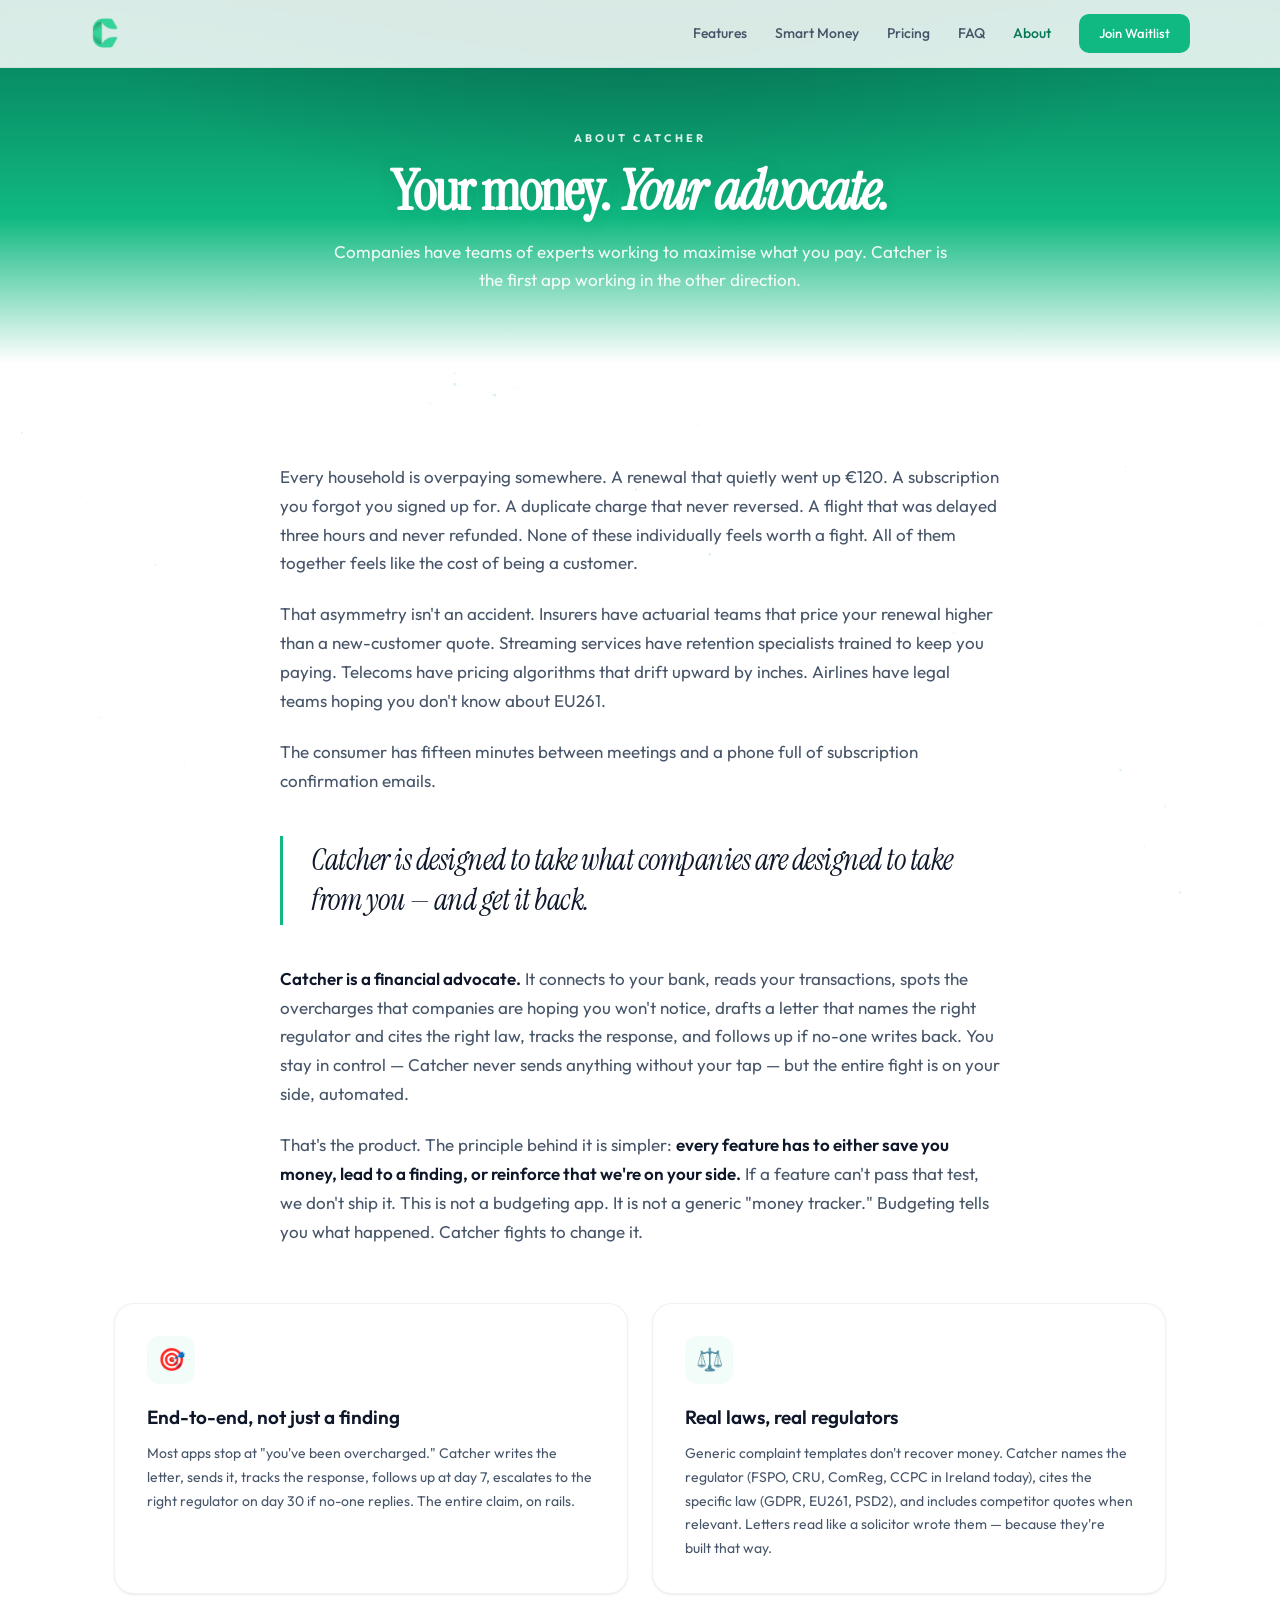
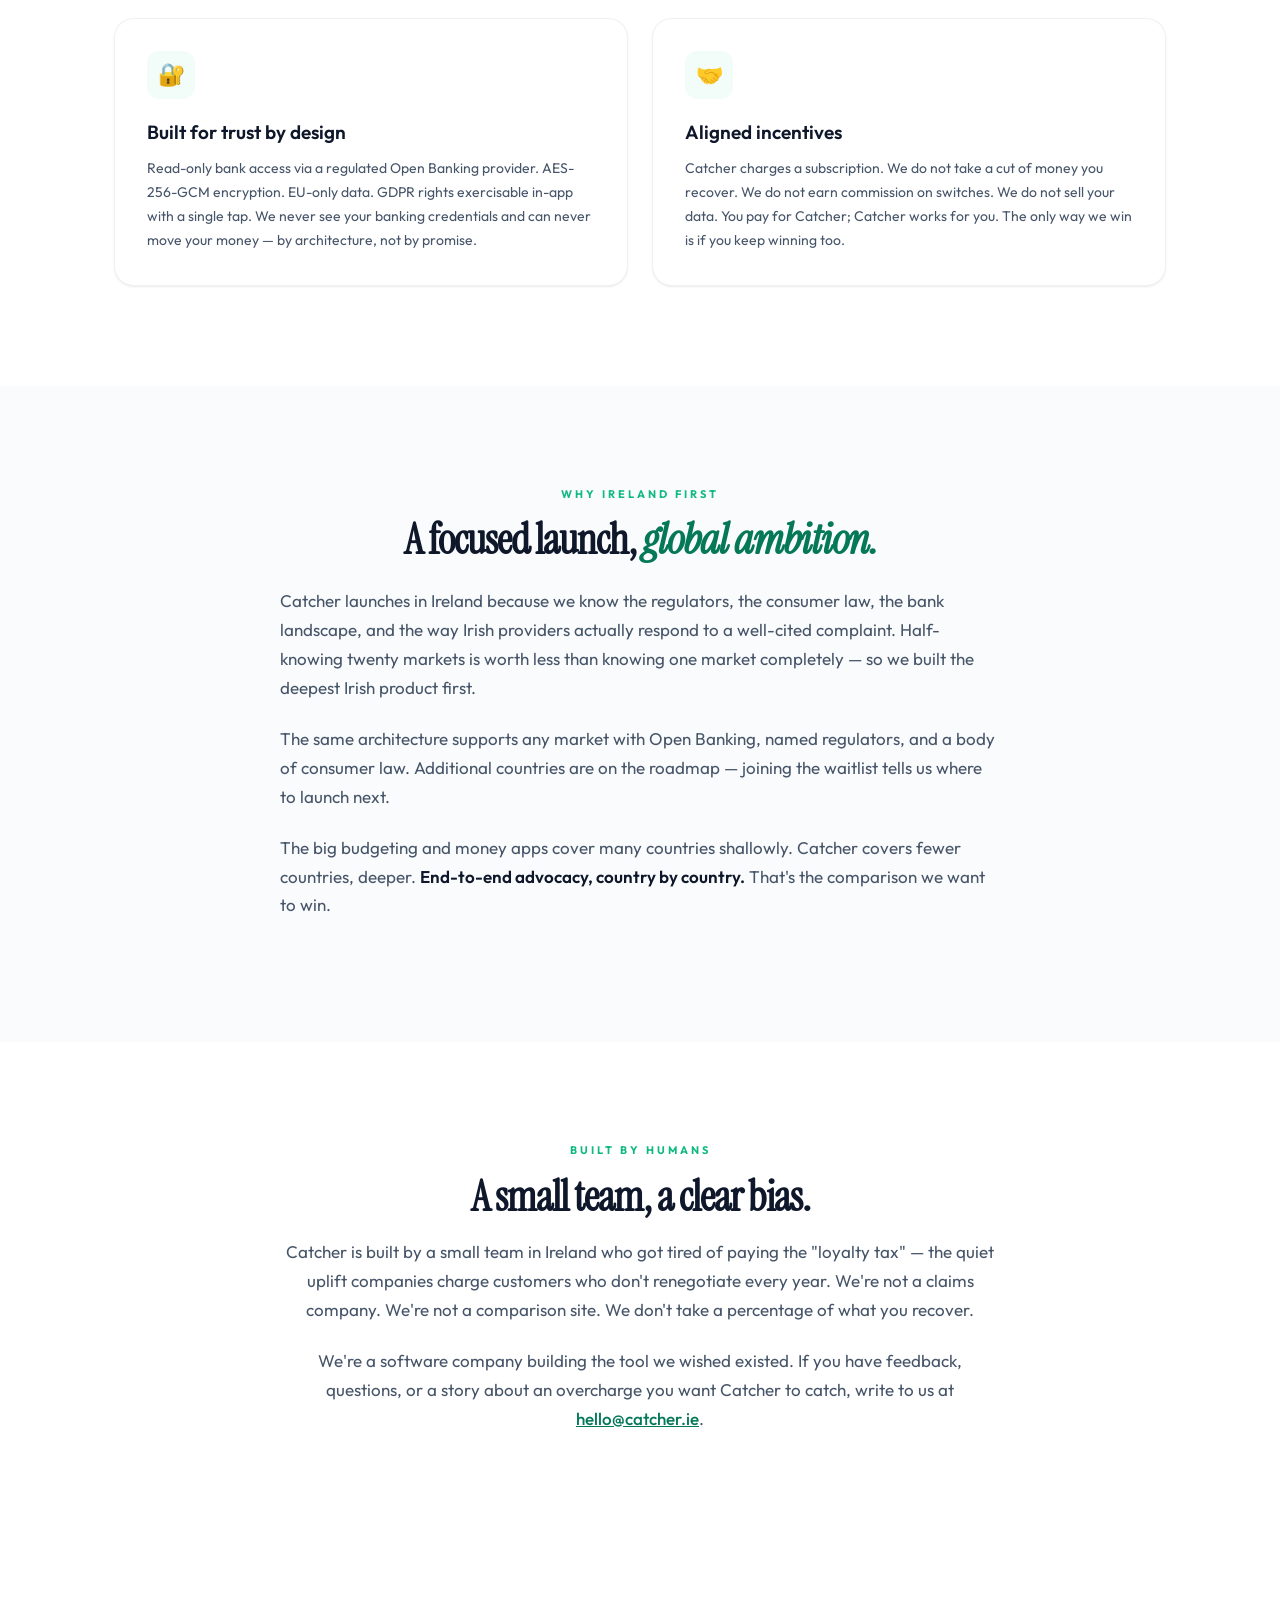
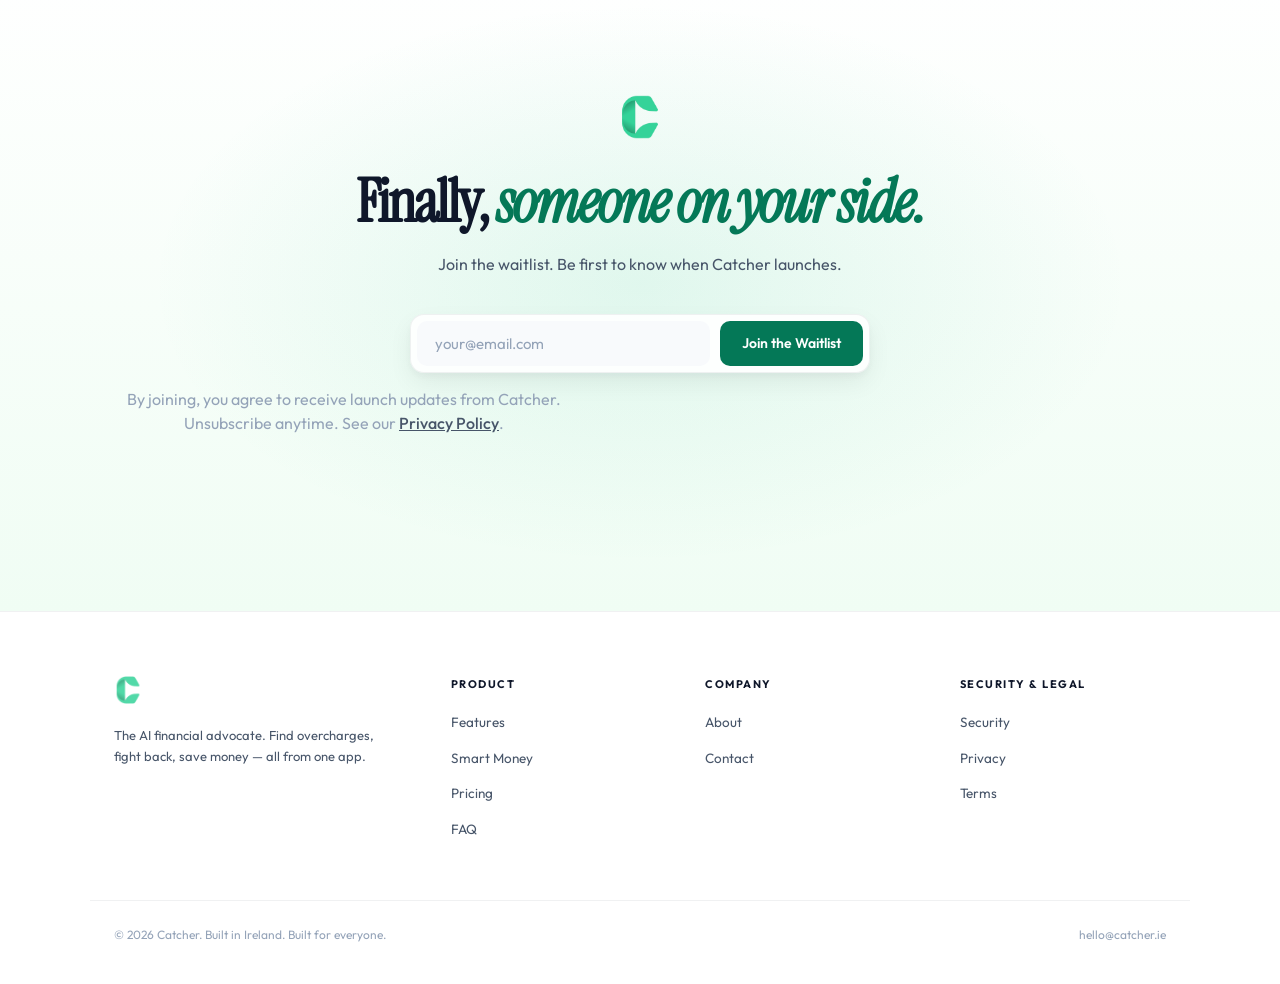
==== about.html @ ac371d0e "Split into multi-page site + terms + about + softened launch-market language Replaces the single-pag" ====
<!DOCTYPE html>
<html lang="en">
<head>
<meta charset="UTF-8">
<meta name="viewport" content="width=device-width, initial-scale=1.0">
<title>About — Catcher</title>
<meta name="description" content="Catcher is a financial advocate. Companies have teams of experts working to maximise what you pay — now you have one working in the other direction. Read the story.">
<meta property="og:title" content="About — Catcher">
<meta property="og:description" content="Your money. Your advocate. Catcher is the first app built to fight back against the small, quiet ways companies overcharge you.">
<meta property="og:type" content="website">
<meta property="og:url" content="https://catcher.ie/about">
<meta name="theme-color" content="#10b981">
<link rel="preconnect" href="https://fonts.googleapis.com">
<link href="https://fonts.googleapis.com/css2?family=Instrument+Serif:ital@0;1&family=Outfit:wght@300;400;500;600;700&display=swap" rel="stylesheet">
<link rel="stylesheet" href="/styles.css">
</head>
<body>

<div class="constellation"><canvas id="constellation"></canvas></div>

<nav>
  <div class="inner">
    <a href="/" class="logo"><img src="/logo.png" alt="Catcher"></a>
    <div class="nav-links">
      <a href="/features" class="nav-link">Features</a>
      <a href="/smart-money" class="nav-link">Smart Money</a>
      <a href="/pricing" class="nav-link">Pricing</a>
      <a href="/faq" class="nav-link">FAQ</a>
      <a href="/about" class="nav-link active">About</a>
      <a href="/#waitlist" class="nav-link nav-cta">Join Waitlist</a>
    </div>
  </div>
</nav>

<section class="page-hero">
  <div class="container">
    <div class="page-label fade-up">About Catcher</div>
    <h1 class="fade-up">Your money. <em>Your advocate.</em></h1>
    <p class="fade-up">Companies have teams of experts working to maximise what you pay. Catcher is the first app working in the other direction.</p>
  </div>
</section>

<section>
  <div class="container">
    <div class="about-prose fade-up">
      <p>Every household is overpaying somewhere. A renewal that quietly went up €120. A subscription you forgot you signed up for. A duplicate charge that never reversed. A flight that was delayed three hours and never refunded. None of these individually feels worth a fight. All of them together feels like the cost of being a customer.</p>

      <p>That asymmetry isn't an accident. Insurers have actuarial teams that price your renewal higher than a new-customer quote. Streaming services have retention specialists trained to keep you paying. Telecoms have pricing algorithms that drift upward by inches. Airlines have legal teams hoping you don't know about EU261.</p>

      <p>The consumer has fifteen minutes between meetings and a phone full of subscription confirmation emails.</p>

      <blockquote>Catcher is designed to take what companies are designed to take from you — and get it back.</blockquote>

      <p><strong>Catcher is a financial advocate.</strong> It connects to your bank, reads your transactions, spots the overcharges that companies are hoping you won't notice, drafts a letter that names the right regulator and cites the right law, tracks the response, and follows up if no-one writes back. You stay in control — Catcher never sends anything without your tap — but the entire fight is on your side, automated.</p>

      <p>That's the product. The principle behind it is simpler: <strong>every feature has to either save you money, lead to a finding, or reinforce that we're on your side.</strong> If a feature can't pass that test, we don't ship it. This is not a budgeting app. It is not a generic "money tracker." Budgeting tells you what happened. Catcher fights to change it.</p>
    </div>

    <div class="about-pillars">
      <div class="about-pillar fade-up">
        <div class="pillar-icon">🎯</div>
        <h3>End-to-end, not just a finding</h3>
        <p>Most apps stop at "you've been overcharged." Catcher writes the letter, sends it, tracks the response, follows up at day 7, escalates to the right regulator on day 30 if no-one replies. The entire claim, on rails.</p>
      </div>
      <div class="about-pillar fade-up" style="transition-delay:0.05s">
        <div class="pillar-icon">⚖️</div>
        <h3>Real laws, real regulators</h3>
        <p>Generic complaint templates don't recover money. Catcher names the regulator (FSPO, CRU, ComReg, CCPC in Ireland today), cites the specific law (GDPR, EU261, PSD2), and includes competitor quotes when relevant. Letters read like a solicitor wrote them — because they're built that way.</p>
      </div>
      <div class="about-pillar fade-up" style="transition-delay:0.1s">
        <div class="pillar-icon">🔐</div>
        <h3>Built for trust by design</h3>
        <p>Read-only bank access via a regulated Open Banking provider. AES-256-GCM encryption. EU-only data. GDPR rights exercisable in-app with a single tap. We never see your banking credentials and can never move your money — by architecture, not by promise.</p>
      </div>
      <div class="about-pillar fade-up" style="transition-delay:0.15s">
        <div class="pillar-icon">🤝</div>
        <h3>Aligned incentives</h3>
        <p>Catcher charges a subscription. We do not take a cut of money you recover. We do not earn commission on switches. We do not sell your data. You pay for Catcher; Catcher works for you. The only way we win is if you keep winning too.</p>
      </div>
    </div>
  </div>
</section>

<section class="smart-section">
  <div class="container">
    <div class="about-prose fade-up">
      <div class="section-label" style="text-align:center;">Why Ireland First</div>
      <h2 style="font-family:var(--serif);font-size:clamp(30px,3.5vw,42px);letter-spacing:-1px;line-height:1.1;text-align:center;margin-bottom:24px;color:var(--text);">A focused launch, <em style="color:var(--green-deep);">global ambition.</em></h2>
      <p>Catcher launches in Ireland because we know the regulators, the consumer law, the bank landscape, and the way Irish providers actually respond to a well-cited complaint. Half-knowing twenty markets is worth less than knowing one market completely — so we built the deepest Irish product first.</p>
      <p>The same architecture supports any market with Open Banking, named regulators, and a body of consumer law. Additional countries are on the roadmap — joining the waitlist tells us where to launch next.</p>
      <p>The big budgeting and money apps cover many countries shallowly. Catcher covers fewer countries, deeper. <strong>End-to-end advocacy, country by country.</strong> That's the comparison we want to win.</p>
    </div>
  </div>
</section>

<section>
  <div class="container">
    <div class="about-prose fade-up" style="text-align:center;">
      <div class="section-label" style="text-align:center;">Built by humans</div>
      <h2 style="font-family:var(--serif);font-size:clamp(30px,3.5vw,42px);letter-spacing:-1px;line-height:1.1;margin-bottom:18px;color:var(--text);">A small team, a clear bias.</h2>
      <p>Catcher is built by a small team in Ireland who got tired of paying the "loyalty tax" — the quiet uplift companies charge customers who don't renegotiate every year. We're not a claims company. We're not a comparison site. We don't take a percentage of what you recover.</p>
      <p>We're a software company building the tool we wished existed. If you have feedback, questions, or a story about an overcharge you want Catcher to catch, write to us at <a href="mailto:hello@catcher.ie" style="color:var(--green-deep);font-weight:500;">hello@catcher.ie</a>.</p>
    </div>
  </div>
</section>

<section class="final-cta">
  <div class="container">
    <img src="/logo.png" alt="Catcher" style="height:44px;width:auto;margin-bottom:24px;" class="fade-up">
    <h2 class="fade-up">Finally, <em>someone on your side.</em></h2>
    <p class="fade-up">Join the waitlist. Be first to know when Catcher launches.</p>
    <form class="hero-form fade-up" onsubmit="handleSubmit(event)" style="max-width:460px;margin:0 auto 14px;">
      <input type="email" name="email" placeholder="your@email.com" required>
      <button type="submit">Join the Waitlist</button>
    </form>
    <p class="form-consent fade-up">
      By joining, you agree to receive launch updates from Catcher. Unsubscribe anytime. See our <a href="/privacy">Privacy Policy</a>.
    </p>
  </div>
</section>

<footer>
  <div class="footer-grid">
    <div class="footer-brand">
      <img src="/logo.png" alt="Catcher">
      <p>The AI financial advocate. Find overcharges, fight back, save money — all from one app.</p>
    </div>
    <div class="footer-col">
      <h5>Product</h5>
      <ul>
        <li><a href="/features">Features</a></li>
        <li><a href="/smart-money">Smart Money</a></li>
        <li><a href="/pricing">Pricing</a></li>
        <li><a href="/faq">FAQ</a></li>
      </ul>
    </div>
    <div class="footer-col">
      <h5>Company</h5>
      <ul>
        <li><a href="/about">About</a></li>
        <li><a href="mailto:hello@catcher.ie">Contact</a></li>
      </ul>
    </div>
    <div class="footer-col">
      <h5>Security &amp; Legal</h5>
      <ul>
        <li><a href="/security">Security</a></li>
        <li><a href="/privacy">Privacy</a></li>
        <li><a href="/terms">Terms</a></li>
      </ul>
    </div>
  </div>
  <div class="footer-bottom">
    <div class="copyright">© 2026 Catcher. Built in Ireland. Built for everyone.</div>
    <div>hello@catcher.ie</div>
  </div>
</footer>

<script src="/scripts.js"></script>
</body>
</html>
---- styles.css ----
:root {
  --bg: #ffffff;
  --bg-soft: #f8fafc;
  --bg-section: #fafbfc;
  --bg-card: #ffffff;
  --green: #10b981;
  --green-bright: #34d399;
  --green-deep: #047857;
  --green-soft: rgba(16, 185, 129, 0.05);
  --green-border: rgba(16, 185, 129, 0.18);
  --accent: #3b82f6;
  --accent-glow: rgba(59, 130, 246, 0.08);
  --orange: #f97316;
  --red: #ef4444;
  --pink: #ec4899;
  --purple: #a855f7;
  --text: #0f172a;
  --text-mid: #475569;
  --text-dim: #94a3b8;
  --border: rgba(15, 23, 42, 0.06);
  --border-strong: rgba(15, 23, 42, 0.1);
  --shadow-sm: 0 1px 2px rgba(15,23,42,0.04), 0 1px 3px rgba(15,23,42,0.05);
  --shadow-md: 0 4px 8px rgba(15,23,42,0.04), 0 10px 24px rgba(15,23,42,0.06);
  --serif: 'Instrument Serif', Georgia, serif;
  --sans: 'Outfit', -apple-system, sans-serif;
}
* { margin: 0; padding: 0; box-sizing: border-box; }
html { scroll-behavior: smooth; }
body { background: var(--bg); color: var(--text); font-family: var(--sans); line-height: 1.6; overflow-x: hidden; -webkit-font-smoothing: antialiased; }

.constellation { position: fixed; top: 0; left: 0; width: 100%; height: 100%; pointer-events: none; z-index: 0; opacity: 0.55; }
.constellation canvas { width: 100%; height: 100%; }

.container { max-width: 1100px; margin: 0 auto; padding: 0 24px; position: relative; z-index: 1; }
section { padding: 100px 0; position: relative; }

nav { position: fixed; top: 0; left: 0; right: 0; z-index: 100; padding: 14px 24px; background: rgba(255,255,255,0.85); backdrop-filter: blur(20px); -webkit-backdrop-filter: blur(20px); border-bottom: 1px solid var(--border); }
nav .inner { max-width: 1100px; margin: 0 auto; display: flex; align-items: center; justify-content: space-between; }
.logo { display: flex; align-items: center; gap: 10px; text-decoration: none; }
.logo img { height: 30px; width: auto; }
nav a.nav-link { color: var(--text-mid); text-decoration: none; font-size: 14px; font-weight: 500; transition: color 0.2s; }
nav a.nav-link:hover { color: var(--text); }
nav a.nav-link.active { color: var(--green-deep); }
.nav-links { display: flex; gap: 28px; align-items: center; }
.nav-cta { background: var(--green); color: #fff !important; padding: 9px 20px; border-radius: 10px; font-weight: 600; font-size: 13px !important; transition: transform 0.2s, background 0.2s, box-shadow 0.2s; }
.nav-cta:hover { transform: translateY(-1px); background: var(--green-deep); box-shadow: 0 6px 18px rgba(16,185,129,0.25); }

/* Hero — animated phone-frame rotates through 4 screens (home → savings →
   cancellation → smart money) so visitors SEE Catcher before they read
   about it. Text + waitlist form sit beside the phone on desktop, stack
   below on mobile. */
.hero { padding: 130px 0 100px; background: linear-gradient(180deg, #047857 0%, #059669 22%, #10b981 45%, #6ee7b7 68%, rgba(255,255,255,0.7) 86%, #ffffff 100%); position: relative; overflow: hidden; }
.hero::before { content: ''; position: absolute; inset: 0; background: radial-gradient(ellipse 800px 400px at 50% 0%, rgba(4,78,59,0.35), transparent 70%), radial-gradient(ellipse 400px 300px at 80% 10%, rgba(255,255,255,0.18), transparent 60%); pointer-events: none; }
.hero > * { position: relative; z-index: 1; }
.hero-grid { display: grid; grid-template-columns: 1fr 380px; gap: 64px; align-items: center; max-width: 1100px; margin: 0 auto; padding: 0 24px; }
.hero-text { text-align: left; }
.hero-logo { height: 44px; width: auto; margin-bottom: 22px; filter: drop-shadow(0 4px 12px rgba(0,0,0,0.08)); }
.hero-badge { display: inline-flex; align-items: center; gap: 8px; padding: 7px 16px; border-radius: 100px; background: rgba(255,255,255,0.25); backdrop-filter: blur(12px); -webkit-backdrop-filter: blur(12px); border: 1px solid rgba(255,255,255,0.4); font-size: 12px; font-weight: 600; color: #fff; letter-spacing: 0.5px; text-transform: uppercase; margin-bottom: 24px; box-shadow: 0 4px 12px rgba(0,0,0,0.05); }
.hero-badge .dot { width: 6px; height: 6px; border-radius: 50%; background: #fff; box-shadow: 0 0 8px rgba(255,255,255,0.8); animation: pulse-dot 2s ease-in-out infinite; }
@keyframes pulse-dot { 0%,100% { opacity: 1; } 50% { opacity: 0.45; } }
.hero h1 { font-family: var(--serif); font-size: clamp(36px, 5vw, 60px); line-height: 1.05; letter-spacing: -1.8px; color: #fff; margin-bottom: 20px; text-shadow: 0 2px 20px rgba(6,78,59,0.12); }
.hero h1 em { font-style: italic; color: #fff; position: relative; display: inline-block; }
.hero h1 em::after { content: ''; position: absolute; bottom: -2px; left: 0; right: 0; height: 3px; background: rgba(255,255,255,0.5); border-radius: 2px; }
.hero-sub { font-size: 17px; color: rgba(255,255,255,0.92); max-width: 520px; margin: 0 0 32px; line-height: 1.6; }
.hero-form { display: flex; gap: 10px; max-width: 460px; margin: 0 0 14px; padding: 6px; background: rgba(255,255,255,0.5); border-radius: 14px; border: 1px solid rgba(255,255,255,0.6); backdrop-filter: blur(12px); -webkit-backdrop-filter: blur(12px); box-shadow: 0 8px 32px rgba(6,78,59,0.12); }
.hero-form input { flex: 1; padding: 13px 18px; border-radius: 10px; border: none; background: #fff; color: var(--text); font-family: var(--sans); font-size: 15px; outline: none; transition: box-shadow 0.2s; min-width: 0; }
.hero-form input::placeholder { color: var(--text-dim); }
.hero-form input:focus { box-shadow: 0 0 0 2px rgba(16,185,129,0.25); }
.hero-form button { padding: 13px 22px; border-radius: 10px; border: none; background: var(--green-deep); color: #fff; font-family: var(--sans); font-size: 14px; font-weight: 600; cursor: pointer; white-space: nowrap; transition: transform 0.15s, background 0.2s, box-shadow 0.2s; }
.hero-form button:hover { transform: translateY(-1px); background: #064e3b; box-shadow: 0 6px 16px rgba(4,78,59,0.3); }
.hero-form button:disabled { opacity: 0.85; cursor: not-allowed; }
.form-consent { font-size: 11px; color: rgba(255,255,255,0.85); max-width: 460px; margin: 0 0 22px; line-height: 1.5; }
.form-consent a { color: #fff; text-decoration: underline; font-weight: 500; }
.trust-line { font-size: 12px; color: rgba(255,255,255,0.85); display: flex; align-items: center; gap: 18px; flex-wrap: wrap; font-weight: 500; }
.trust-line span { display: flex; align-items: center; gap: 6px; }
.trust-line svg { width: 14px; height: 14px; }

/* Hero phone stack — 4 absolutely-positioned screenshots fading between
   each other in a 16s loop (4s per screen). Same .phone-frame style is
   reused in Smart Money + Pricing sections so the visual vocabulary is
   consistent. */
.phone-frame { position: relative; width: 100%; max-width: 320px; aspect-ratio: 9 / 19.5; margin: 0 auto; border-radius: 44px; overflow: hidden; border: 1px solid rgba(15,23,42,0.08); background: #fff; box-shadow: 0 30px 70px rgba(15,23,42,0.12), 0 50px 100px rgba(16,185,129,0.10); transform: rotate(-2deg); }
.phone-frame img { position: absolute; inset: 0; width: 100%; height: 100%; object-fit: cover; }
.hero-phone-stack { position: relative; }
.hero-phone-stack img { animation: phone-rotate 16s ease-in-out infinite; opacity: 0; }
.hero-phone-stack img:nth-child(1) { animation-delay: 0s; }
.hero-phone-stack img:nth-child(2) { animation-delay: 4s; }
.hero-phone-stack img:nth-child(3) { animation-delay: 8s; }
.hero-phone-stack img:nth-child(4) { animation-delay: 12s; }
@keyframes phone-rotate {
  0%   { opacity: 0; }
  3%   { opacity: 1; }
  22%  { opacity: 1; }
  25%  { opacity: 0; }
  100% { opacity: 0; }
}

@media (max-width: 880px) {
  .hero { padding: 110px 0 80px; }
  .hero-grid { grid-template-columns: 1fr; gap: 48px; text-align: center; }
  .hero-text { text-align: center; }
  .hero h1 { font-size: clamp(34px, 8vw, 46px); }
  .hero-sub, .hero-form, .form-consent { margin-left: auto; margin-right: auto; }
  .trust-line { justify-content: center; }
  .phone-frame { max-width: 280px; transform: none; }
}

.section-label { font-size: 11px; letter-spacing: 3px; text-transform: uppercase; color: var(--green); font-weight: 700; margin-bottom: 14px; }
.section-title { font-family: var(--serif); font-size: clamp(32px, 4vw, 52px); letter-spacing: -1.5px; line-height: 1.1; margin-bottom: 16px; color: var(--text); }
.section-sub { font-size: 16px; color: var(--text-mid); max-width: 560px; line-height: 1.65; }
.section-head { text-align: center; }
.section-head .section-sub { margin: 0 auto; }

.steps { display: grid; grid-template-columns: repeat(3, 1fr); gap: 20px; margin-top: 56px; }
.step { padding: 36px 28px; border-radius: 20px; background: var(--bg-card); border: 1px solid var(--border); position: relative; overflow: hidden; box-shadow: var(--shadow-sm); transition: transform 0.3s, box-shadow 0.3s, border-color 0.3s; }
.step:hover { transform: translateY(-4px); box-shadow: var(--shadow-md); border-color: var(--green-border); }
.step-num { font-family: var(--serif); font-size: 72px; color: rgba(16,185,129,0.08); position: absolute; top: -10px; right: 18px; line-height: 1; font-style: italic; }
.step-icon { width: 52px; height: 52px; border-radius: 14px; display: flex; align-items: center; justify-content: center; margin-bottom: 22px; font-size: 24px; }
.step h3 { font-size: 19px; font-weight: 600; margin-bottom: 10px; color: var(--text); }
.step p { font-size: 14px; color: var(--text-mid); line-height: 1.7; }

.showcase-section { padding: 120px 0; background: var(--bg-section); }
.showcase-intro { text-align: center; margin-bottom: 80px; }
.showcase-row { display: grid; grid-template-columns: 1fr 1fr; gap: 80px; align-items: center; margin-bottom: 120px; }
.showcase-row:last-child { margin-bottom: 0; }
.showcase-row.reverse .showcase-phone { order: 2; }
.showcase-row.reverse .showcase-text { order: 1; }
.showcase-text .showcase-tag { display: inline-block; padding: 5px 13px; border-radius: 100px; background: var(--green-soft); border: 1px solid var(--green-border); color: var(--green-deep); font-size: 11px; font-weight: 600; letter-spacing: 1.2px; text-transform: uppercase; margin-bottom: 22px; }
.showcase-text h3 { font-family: var(--serif); font-size: clamp(30px, 3.4vw, 42px); line-height: 1.08; letter-spacing: -1.2px; margin-bottom: 20px; color: var(--text); }
.showcase-text h3 em { font-style: italic; color: var(--green-deep); }
.showcase-text p { font-size: 16px; color: var(--text-mid); line-height: 1.7; margin-bottom: 18px; }
.showcase-text .showcase-detail { font-size: 14px; color: var(--text-dim); padding-left: 16px; border-left: 3px solid var(--green); line-height: 1.6; margin-bottom: 0; }
.showcase-phone { position: relative; max-width: 320px; margin: 0 auto; border-radius: 44px; overflow: hidden; border: 1px solid var(--border); box-shadow: 0 20px 50px rgba(15,23,42,0.08), 0 40px 80px rgba(16,185,129,0.06); transition: transform 0.4s ease, box-shadow 0.4s ease; background: #fff; }
.showcase-phone:hover { transform: translateY(-8px); box-shadow: 0 30px 70px rgba(15,23,42,0.1), 0 50px 100px rgba(16,185,129,0.12); }
.showcase-phone img { width: 100%; height: auto; display: block; }

.features-grid { display: grid; grid-template-columns: repeat(2, 1fr); gap: 20px; margin-top: 56px; }
.feature-card { padding: 30px; border-radius: 20px; background: var(--bg-card); border: 1px solid var(--border); box-shadow: var(--shadow-sm); transition: transform 0.3s, box-shadow 0.3s, border-color 0.3s; }
.feature-card:hover { transform: translateY(-3px); box-shadow: var(--shadow-md); border-color: var(--border-strong); }
.feature-header { display: flex; align-items: center; gap: 14px; margin-bottom: 16px; }
.feature-icon { width: 44px; height: 44px; border-radius: 12px; display: flex; align-items: center; justify-content: center; font-size: 19px; flex-shrink: 0; }
.feature-tag { font-size: 10px; font-weight: 700; letter-spacing: 0.6px; text-transform: uppercase; padding: 4px 10px; border-radius: 6px; }
.feature-card h4 { font-size: 17px; font-weight: 600; margin-bottom: 8px; color: var(--text); }
.feature-card p { font-size: 13.5px; color: var(--text-mid); line-height: 1.65; }
.feature-example { margin-top: 16px; padding: 13px 16px; border-radius: 12px; background: var(--green-soft); border-left: 3px solid var(--green); font-size: 12.5px; color: var(--text-mid); line-height: 1.6; font-style: italic; }

.smart-section { background: var(--bg-section); }
.smart-layout { display: grid; grid-template-columns: 320px 1fr; gap: 60px; align-items: center; margin-top: 56px; }
.smart-grid { display: grid; grid-template-columns: repeat(2, 1fr); gap: 16px; }
.smart-card { padding: 24px 22px; border-radius: 16px; background: var(--bg-card); border: 1px solid var(--border); box-shadow: var(--shadow-sm); transition: transform 0.3s, box-shadow 0.3s; }
.smart-card:hover { transform: translateY(-3px); box-shadow: var(--shadow-md); }
.smart-icon-wrap { width: 44px; height: 44px; border-radius: 12px; display: inline-flex; align-items: center; justify-content: center; background: var(--green-soft); margin-bottom: 14px; font-size: 22px; }
.smart-card h4 { font-size: 15px; font-weight: 600; margin-bottom: 6px; color: var(--text); }
.smart-card p { font-size: 13px; color: var(--text-mid); line-height: 1.6; }
.smart-phone { transform: rotate(2deg); }

.smart-gallery { margin-top: 80px; display: grid; grid-template-columns: repeat(4, 1fr); gap: 28px; }
.smart-gallery-item { display: flex; flex-direction: column; align-items: center; text-align: center; }
.smart-gallery-item .showcase-phone { max-width: 220px; transform: none; margin-bottom: 18px; }
.smart-gallery-item h5 { font-size: 14px; font-weight: 600; color: var(--text); margin-bottom: 6px; }
.smart-gallery-item p { font-size: 12.5px; color: var(--text-mid); line-height: 1.55; }
.smart-gallery-heading { text-align: center; margin-top: 80px; }
.smart-gallery-heading h3 { font-size: 24px; font-weight: 600; color: var(--text); margin-bottom: 8px; letter-spacing: -0.02em; }
.smart-gallery-heading p { font-size: 15px; color: var(--text-mid); }
@media (max-width: 900px) {
  .smart-gallery { grid-template-columns: repeat(2, 1fr); gap: 24px; margin-top: 56px; }
}
@media (max-width: 540px) {
  .smart-gallery { grid-template-columns: 1fr; gap: 32px; }
  .smart-gallery-item .showcase-phone { max-width: 240px; }
}
@media (max-width: 880px) {
  .smart-layout { grid-template-columns: 1fr; gap: 40px; }
  .smart-phone { max-width: 260px; transform: none; }
}

.model-section { text-align: center; background: var(--bg); }
.model-layout { display: grid; grid-template-columns: 1fr 300px; gap: 48px; align-items: center; max-width: 980px; margin: 56px auto 0; }
.model-cards { display: grid; grid-template-columns: repeat(2, 1fr); gap: 20px; }
.model-card { padding: 32px 26px; border-radius: 22px; text-align: left; transition: transform 0.3s, box-shadow 0.3s; position: relative; }
.model-card.free { background: var(--bg-card); border: 1px solid var(--border); box-shadow: var(--shadow-sm); }
.model-card.free:hover { transform: translateY(-3px); box-shadow: var(--shadow-md); }
.model-card.pro { background: linear-gradient(160deg, #ffffff, #f0fdf4); border: 1.5px solid var(--green-border); box-shadow: 0 8px 24px rgba(16,185,129,0.1), 0 24px 48px rgba(16,185,129,0.08); }
.pro-phone { transform: rotate(-2deg); }
@media (max-width: 880px) {
  .model-layout { grid-template-columns: 1fr; gap: 40px; }
  .model-cards { grid-template-columns: 1fr; }
  .pro-phone { max-width: 260px; transform: none; }
}
.model-card.pro:hover { transform: translateY(-4px); box-shadow: 0 16px 32px rgba(16,185,129,0.15), 0 32px 56px rgba(16,185,129,0.1); }
.pro-badge { position: absolute; top: -12px; right: 24px; background: var(--green); color: #fff; padding: 5px 14px; border-radius: 100px; font-size: 11px; font-weight: 700; letter-spacing: 0.5px; text-transform: uppercase; box-shadow: 0 4px 12px rgba(16,185,129,0.3); }
.model-card h3 { font-size: 22px; font-weight: 600; margin-bottom: 4px; color: var(--text); }
.model-tagline { font-size: 13px; color: var(--text-dim); margin-bottom: 24px; }
.model-price { font-family: var(--serif); font-size: 52px; color: var(--text); margin: 0; letter-spacing: -2px; line-height: 1; }
.price-unit { font-family: var(--sans); font-size: 16px; color: var(--text-dim); font-weight: 400; margin-left: 4px; }
.model-price-sub { font-size: 13px; color: var(--text-dim); margin-top: 6px; margin-bottom: 4px; }
.model-price-alt { font-size: 12px; color: var(--green-deep); margin-bottom: 28px; font-weight: 500; min-height: 18px; }
.model-features { list-style: none; }
.model-features li { padding: 11px 0; font-size: 14px; color: var(--text-mid); display: flex; align-items: flex-start; gap: 10px; border-bottom: 1px solid var(--border); line-height: 1.5; }
.model-features li:last-child { border: none; padding-bottom: 0; }
.model-features li strong { color: var(--text); font-weight: 600; }
.check { color: var(--green); font-weight: bold; flex-shrink: 0; width: 18px; height: 18px; border-radius: 50%; background: var(--green-soft); display: inline-flex; align-items: center; justify-content: center; font-size: 11px; margin-top: 2px; }

.security-section { background: var(--bg-section); }
.security-grid { display: grid; grid-template-columns: repeat(4, 1fr); gap: 20px; margin-top: 56px; }
.sec-item { padding: 30px 22px; border-radius: 20px; text-align: center; background: var(--bg-card); border: 1px solid var(--border); box-shadow: var(--shadow-sm); }
.sec-icon-wrap { width: 52px; height: 52px; border-radius: 14px; display: inline-flex; align-items: center; justify-content: center; background: var(--green-soft); margin-bottom: 16px; font-size: 24px; }
.sec-item h4 { font-size: 14px; font-weight: 600; margin-bottom: 6px; color: var(--text); }
.sec-item p { font-size: 12.5px; color: var(--text-mid); line-height: 1.65; }
.privacy-detail-card { padding: 32px; border-radius: 20px; background: var(--bg-card); border: 1px solid var(--border); box-shadow: var(--shadow-sm); margin-top: 24px; }
.privacy-detail-card h4 { font-size: 13px; letter-spacing: 1px; text-transform: uppercase; margin-bottom: 18px; color: var(--green-deep); }
.privacy-detail-card.accent h4 { color: #0284c7; }
.privacy-detail-card p { font-size: 14px; color: var(--text-mid); line-height: 1.8; }
.privacy-detail-card p strong { color: var(--text); font-weight: 600; }

.faq-section { background: var(--bg); }
.faq-list { max-width: 720px; margin: 56px auto 0; }
.faq-item { border: 1px solid var(--border); cursor: pointer; border-radius: 14px; margin-bottom: 12px; background: var(--bg-card); transition: border-color 0.2s, box-shadow 0.2s; }
.faq-item:hover { border-color: var(--border-strong); }
.faq-item.open { border-color: var(--green-border); box-shadow: 0 4px 16px rgba(16,185,129,0.06); }
.faq-q { padding: 20px 24px; font-size: 16px; font-weight: 500; display: flex; justify-content: space-between; align-items: center; color: var(--text); }
.faq-q .arrow { color: var(--green); transition: transform 0.3s; font-size: 18px; }
.faq-item.open .arrow { transform: rotate(180deg); }
.faq-a { max-height: 0; overflow: hidden; transition: max-height 0.4s ease; font-size: 14px; color: var(--text-mid); line-height: 1.7; }
.faq-item.open .faq-a { max-height: 600px; }
.faq-a-inner { padding: 0 24px 22px; }

.final-cta { text-align: center; padding: 140px 0; background: radial-gradient(ellipse 700px 400px at 50% 50%, rgba(16,185,129,0.1), transparent 70%), linear-gradient(180deg, #ffffff 0%, #f0fdf4 100%); }
.final-cta h2 { font-family: var(--serif); font-size: clamp(36px, 5vw, 60px); letter-spacing: -2px; margin-bottom: 18px; color: var(--text); line-height: 1.05; }
.final-cta h2 em { font-style: italic; color: var(--green-deep); }
.final-cta p { font-size: 16px; color: var(--text-mid); margin-bottom: 36px; }
.final-cta .hero-form { background: rgba(255,255,255,0.9); border-color: var(--border); box-shadow: var(--shadow-md); }
.final-cta .hero-form input { background: var(--bg-soft); }
.final-cta .form-consent { color: var(--text-dim); }
.final-cta .form-consent a { color: var(--text-mid); }

/* Footer — multi-column on desktop with Product / Company / Security &
   Legal sections; collapses to single column on mobile. */
footer { padding: 64px 0 40px; border-top: 1px solid var(--border); background: var(--bg); }
.footer-grid { display: grid; grid-template-columns: 1.4fr 1fr 1fr 1fr; gap: 48px; max-width: 1100px; margin: 0 auto; padding: 0 24px; }
.footer-brand img { height: 28px; width: auto; margin-bottom: 14px; opacity: 0.85; }
.footer-brand p { font-size: 13px; color: var(--text-mid); line-height: 1.6; max-width: 280px; }
.footer-col h5 { font-size: 11px; font-weight: 700; letter-spacing: 1.5px; text-transform: uppercase; color: var(--text); margin-bottom: 16px; }
.footer-col ul { list-style: none; }
.footer-col li { margin-bottom: 10px; }
.footer-col a { color: var(--text-mid); text-decoration: none; font-size: 13.5px; transition: color 0.2s; }
.footer-col a:hover { color: var(--green-deep); }
.footer-bottom { max-width: 1100px; margin: 48px auto 0; padding: 24px 24px 0; border-top: 1px solid var(--border); font-size: 12px; color: var(--text-dim); display: flex; justify-content: space-between; align-items: center; flex-wrap: wrap; gap: 16px; }
.footer-bottom .copyright { line-height: 1.6; }
.footer-legal { font-size: 11px; color: var(--text-dim); margin-top: 18px; line-height: 1.7; max-width: 1100px; margin-left: auto; margin-right: auto; padding: 0 24px; text-align: center; }
@media (max-width: 880px) {
  .footer-grid { grid-template-columns: 1fr 1fr; gap: 36px; }
}
@media (max-width: 540px) {
  .footer-grid { grid-template-columns: 1fr; }
  .footer-bottom { flex-direction: column; text-align: center; }
}

.cookie-banner { position: fixed; bottom: 20px; left: 20px; right: 20px; max-width: 600px; margin: 0 auto; background: #fff; border: 1px solid var(--border); border-radius: 18px; padding: 20px 24px; display: flex; align-items: center; gap: 16px; flex-wrap: wrap; z-index: 200; box-shadow: 0 16px 48px rgba(15,23,42,0.12); }
.cookie-banner p { font-size: 13px; color: var(--text-mid); flex: 1; min-width: 240px; line-height: 1.6; }
.cookie-banner a { color: var(--green-deep); text-decoration: underline; font-weight: 500; }
.cookie-buttons { display: flex; gap: 8px; }
.cookie-btn { padding: 9px 18px; border-radius: 10px; border: none; font-family: var(--sans); font-size: 13px; font-weight: 600; cursor: pointer; transition: background 0.2s; }
.cookie-btn.accept { background: var(--green); color: #fff; }
.cookie-btn.accept:hover { background: var(--green-deep); }
.cookie-btn.decline { background: transparent; color: var(--text-mid); border: 1px solid var(--border-strong); }
.cookie-btn.decline:hover { background: var(--bg-soft); }
.cookie-banner.hidden { display: none; }

/* Page hero — used by sub-pages (features, smart-money, pricing, etc.)
   for a compact intro band without the full marketing hero treatment. */
.page-hero { padding: 130px 0 70px; background: linear-gradient(180deg, #047857 0%, #10b981 60%, rgba(255,255,255,0.8) 100%); position: relative; overflow: hidden; text-align: center; color: #fff; }
.page-hero::before { content: ''; position: absolute; inset: 0; background: radial-gradient(ellipse 800px 300px at 50% 0%, rgba(4,78,59,0.4), transparent 70%); pointer-events: none; }
.page-hero .container { position: relative; z-index: 1; }
.page-hero .page-label { font-size: 11px; letter-spacing: 3px; text-transform: uppercase; color: rgba(255,255,255,0.85); font-weight: 700; margin-bottom: 14px; }
.page-hero h1 { font-family: var(--serif); font-size: clamp(38px, 5vw, 56px); line-height: 1.05; letter-spacing: -1.8px; color: #fff; margin-bottom: 18px; text-shadow: 0 2px 20px rgba(6,78,59,0.12); }
.page-hero h1 em { font-style: italic; color: #fff; }
.page-hero p { font-size: 17px; color: rgba(255,255,255,0.92); max-width: 620px; margin: 0 auto; line-height: 1.6; }

/* About-page specific blocks. */
.about-prose { max-width: 720px; margin: 0 auto; }
.about-prose p { font-size: 17px; line-height: 1.7; color: var(--text-mid); margin-bottom: 22px; }
.about-prose p strong { color: var(--text); font-weight: 600; }
.about-prose blockquote { font-family: var(--serif); font-size: clamp(22px, 2.6vw, 30px); line-height: 1.35; letter-spacing: -0.5px; color: var(--text); border-left: 3px solid var(--green); padding: 4px 0 4px 28px; margin: 40px 0; font-style: italic; }
.about-pillars { display: grid; grid-template-columns: repeat(2, 1fr); gap: 24px; margin-top: 56px; }
.about-pillar { padding: 32px; border-radius: 20px; background: var(--bg-card); border: 1px solid var(--border); box-shadow: var(--shadow-sm); }
.about-pillar .pillar-icon { width: 48px; height: 48px; border-radius: 12px; background: var(--green-soft); color: var(--green-deep); display: inline-flex; align-items: center; justify-content: center; font-size: 22px; margin-bottom: 18px; }
.about-pillar h3 { font-size: 19px; font-weight: 600; margin-bottom: 10px; color: var(--text); }
.about-pillar p { font-size: 14px; color: var(--text-mid); line-height: 1.7; }
@media (max-width: 720px) {
  .about-pillars { grid-template-columns: 1fr; }
}

@media (max-width: 768px) {
  .steps, .smart-grid { grid-template-columns: 1fr; }
  .features-grid { grid-template-columns: 1fr; }
  .model-cards { grid-template-columns: 1fr; max-width: 420px; }
  .security-grid { grid-template-columns: repeat(2, 1fr); }
  .hero-form { flex-direction: column; padding: 8px; }
  .hero-form input, .hero-form button { width: 100%; }
  .nav-links .nav-link:not(.nav-cta) { display: none; }
  section { padding: 72px 0; }
  .hero { padding: 140px 0 80px; }
  .page-hero { padding: 110px 0 56px; }
  .showcase-section { padding: 80px 0; }
  .showcase-row { grid-template-columns: 1fr; gap: 40px; margin-bottom: 80px; }
  .showcase-row.reverse .showcase-phone, .showcase-row.reverse .showcase-text { order: unset; }
  .showcase-phone { max-width: 280px; }
  .showcase-intro { margin-bottom: 60px; }
  .final-cta { padding: 90px 0; }
}
@media (max-width: 480px) {
  .security-grid { grid-template-columns: 1fr; }
  .hero h1 { font-size: 40px; letter-spacing: -1.5px; }
}

.fade-up { opacity: 0; transform: translateY(24px); transition: opacity 0.6s ease, transform 0.6s ease; }
.fade-up.visible { opacity: 1; transform: translateY(0); }
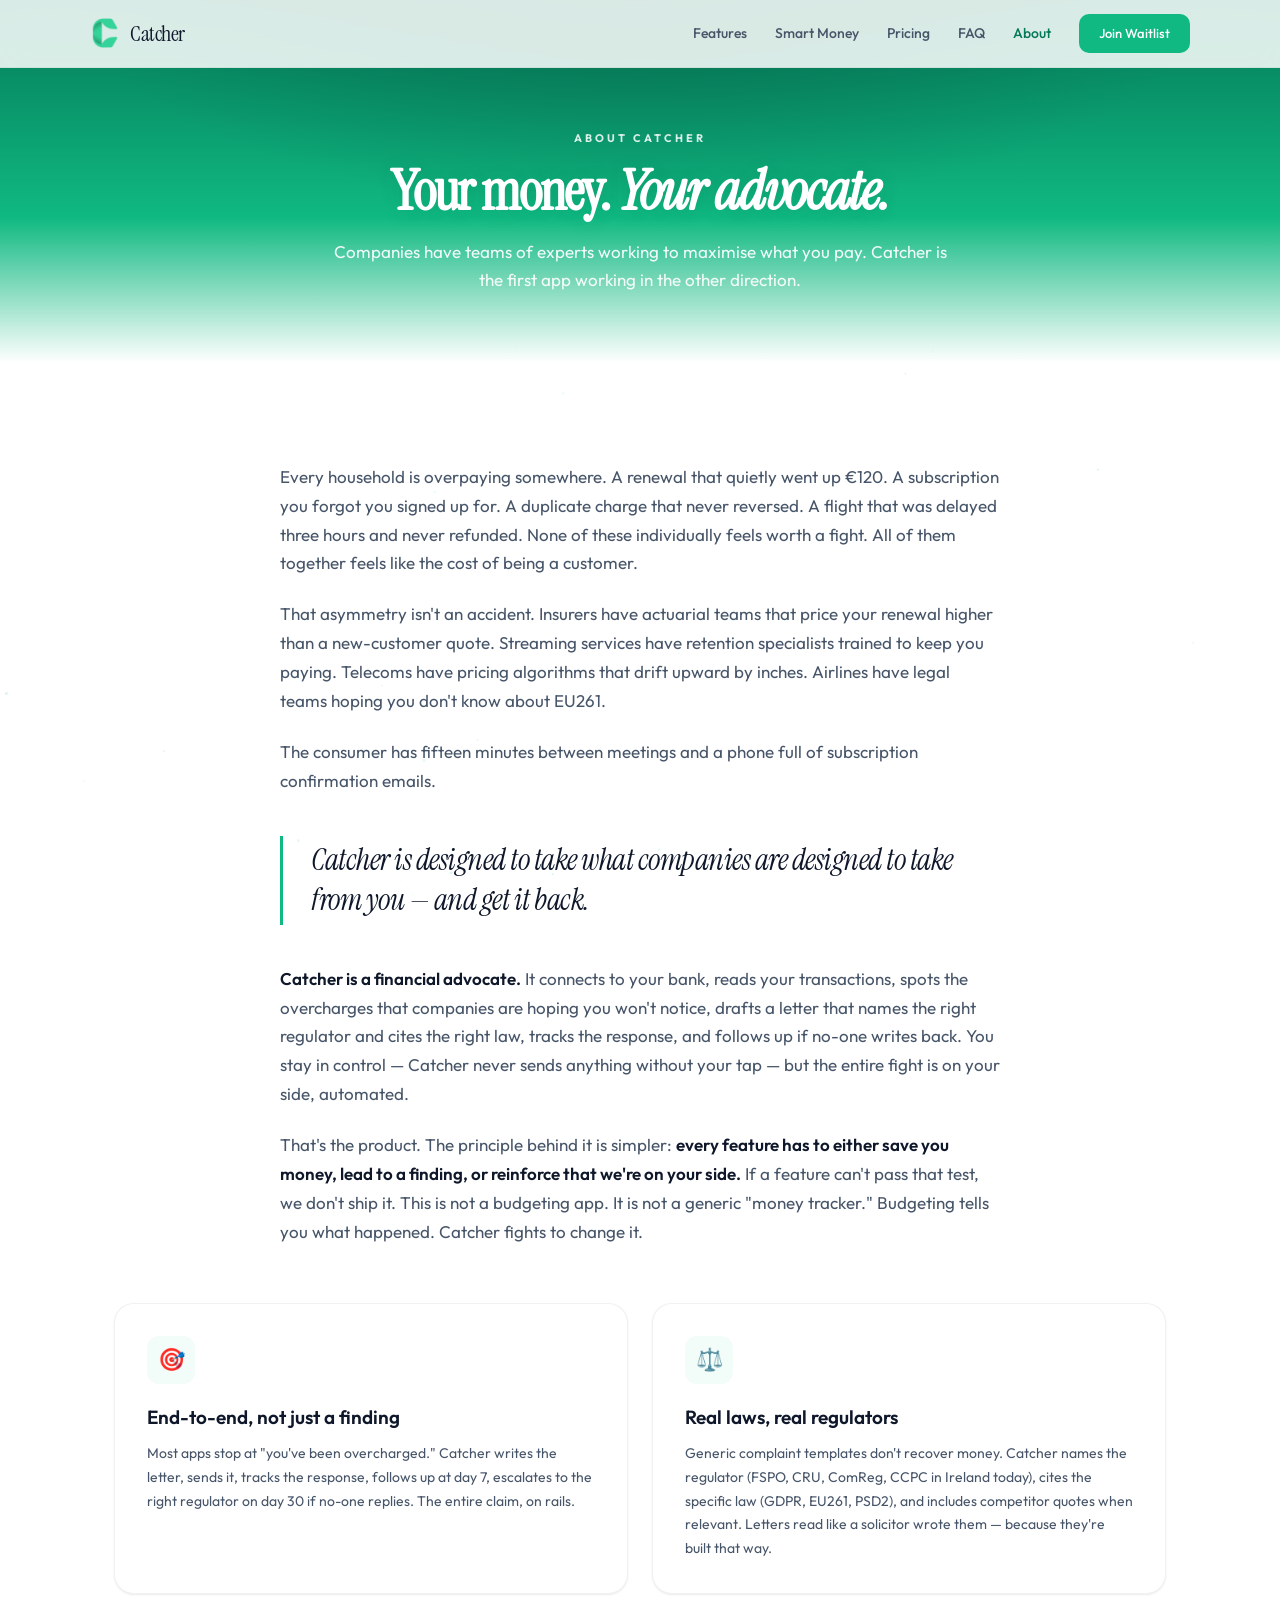
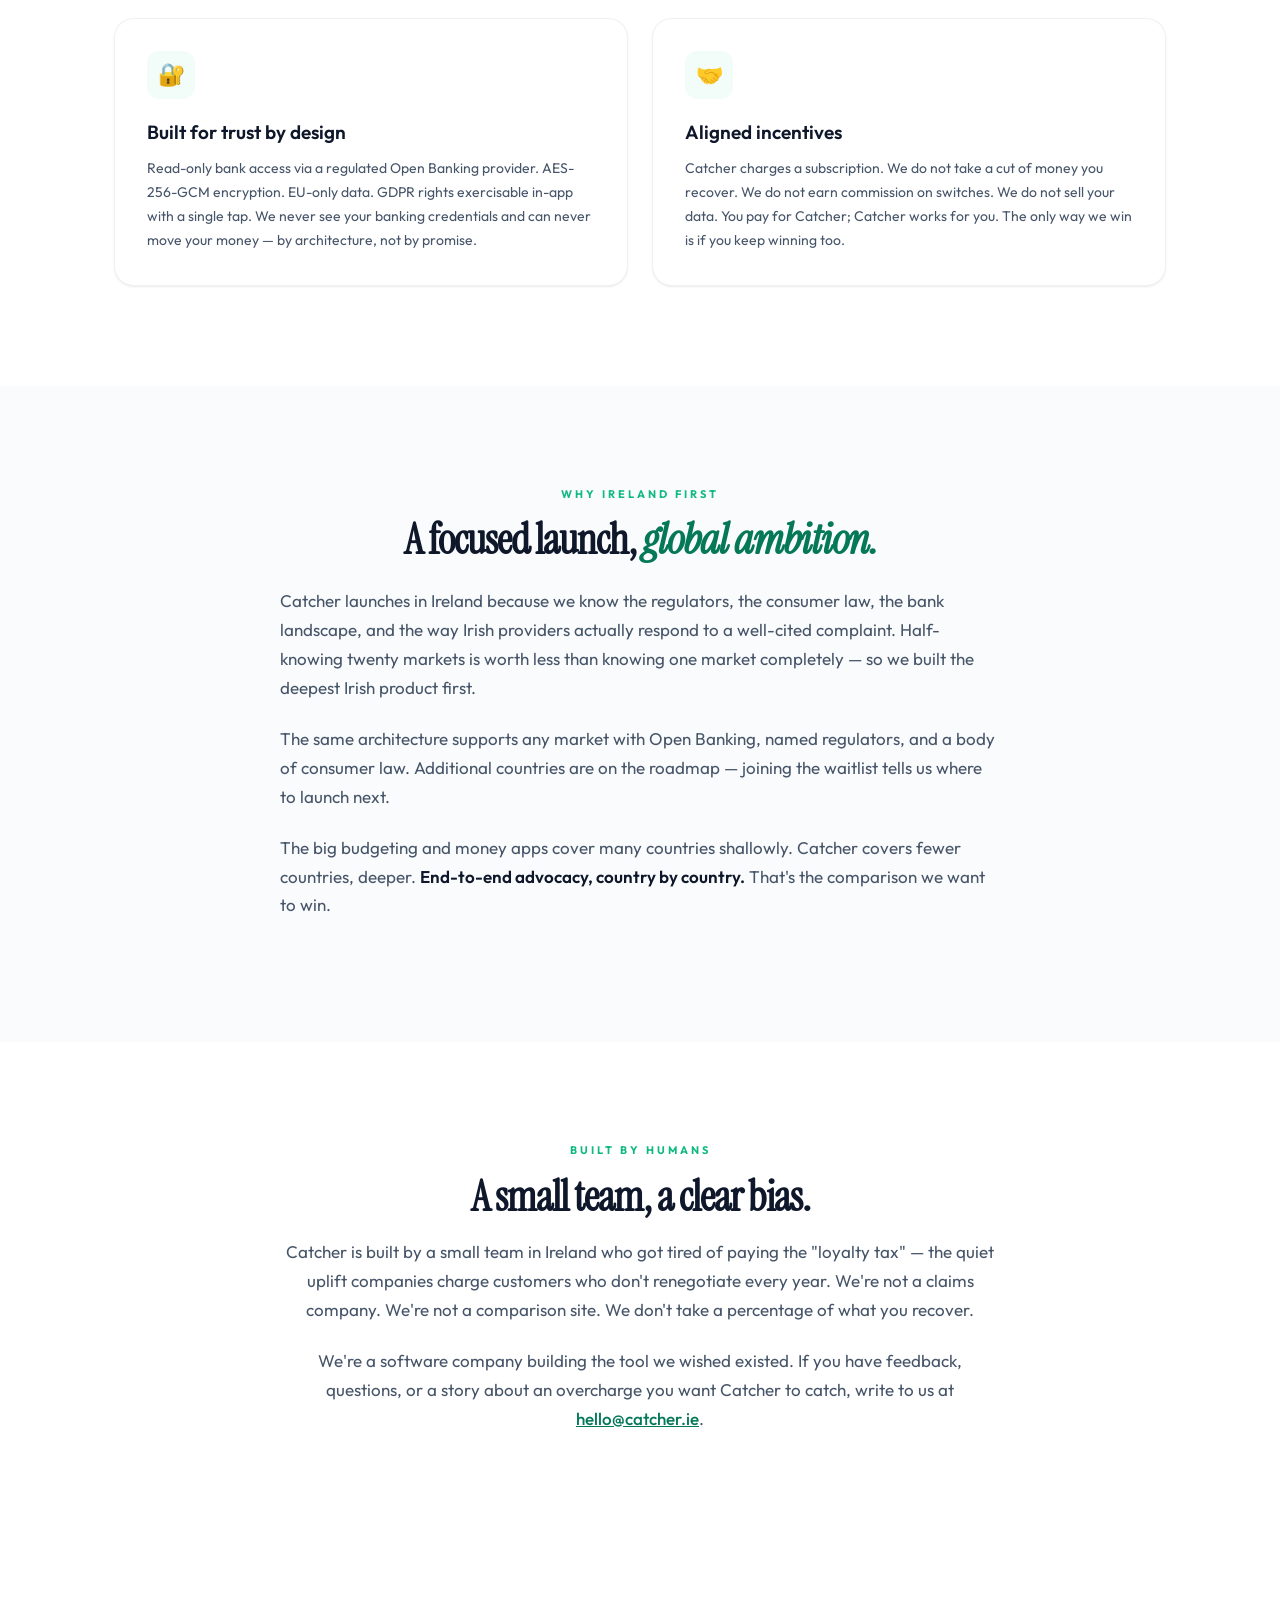
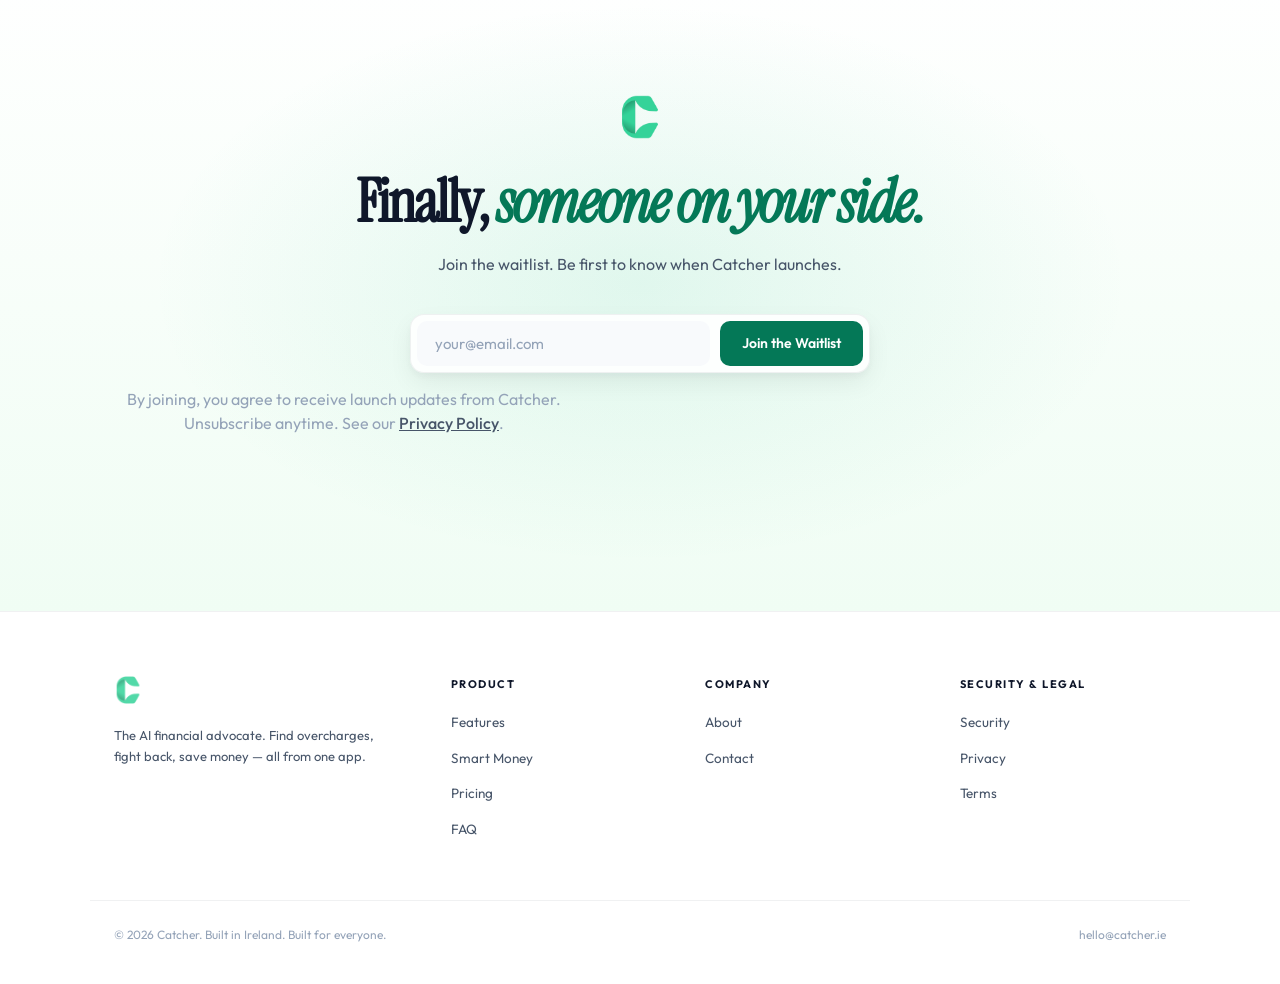
==== commit aaaa1352: "Add Catcher wordmark to nav + iPhone-style bezel + grounded shadows on phone frames Two visual upgra" ====
--- a/about.html
+++ b/about.html
@@ -20,7 +20,7 @@
 
 <nav>
   <div class="inner">
-    <a href="/" class="logo"><img src="/logo.png" alt="Catcher"></a>
+    <a href="/" class="logo"><img src="/logo.png" alt="Catcher"><span class="logo-text">Catcher</span></a>
     <div class="nav-links">
       <a href="/features" class="nav-link">Features</a>
       <a href="/smart-money" class="nav-link">Smart Money</a>
--- a/styles.css
+++ b/styles.css
@@ -38,6 +38,7 @@
 nav .inner { max-width: 1100px; margin: 0 auto; display: flex; align-items: center; justify-content: space-between; }
 .logo { display: flex; align-items: center; gap: 10px; text-decoration: none; }
 .logo img { height: 30px; width: auto; }
+.logo-text { font-family: var(--serif); font-size: 22px; font-weight: 400; color: var(--text); letter-spacing: -0.5px; line-height: 1; margin-bottom: -2px; }
 nav a.nav-link { color: var(--text-mid); text-decoration: none; font-size: 14px; font-weight: 500; transition: color 0.2s; }
 nav a.nav-link:hover { color: var(--text); }
 nav a.nav-link.active { color: var(--green-deep); }
@@ -79,8 +80,12 @@
    each other in a 16s loop (4s per screen). Same .phone-frame style is
    reused in Smart Money + Pricing sections so the visual vocabulary is
    consistent. */
-.phone-frame { position: relative; width: 100%; max-width: 320px; aspect-ratio: 9 / 19.5; margin: 0 auto; border-radius: 44px; overflow: hidden; border: 1px solid rgba(15,23,42,0.08); background: #fff; box-shadow: 0 30px 70px rgba(15,23,42,0.12), 0 50px 100px rgba(16,185,129,0.10); transform: rotate(-2deg); }
-.phone-frame img { position: absolute; inset: 0; width: 100%; height: 100%; object-fit: cover; }
+/* iPhone-style device frame: thin dark bezel ring around the screenshot,
+   multi-layer shadow (contact + mid + brand ambient) to ground the device
+   in the layout. Bezel is created by giving the frame a dark background
+   and inset-ing the screenshot 8px inside it. */
+.phone-frame { position: relative; width: 100%; max-width: 320px; aspect-ratio: 9 / 19.5; margin: 0 auto; border-radius: 48px; overflow: hidden; background: #0f1115; box-shadow: 0 2px 4px rgba(15,23,42,0.04), 0 12px 28px rgba(15,23,42,0.10), 0 32px 64px rgba(15,23,42,0.14), 0 50px 100px rgba(16,185,129,0.10); transform: rotate(-2deg); }
+.phone-frame img { position: absolute; inset: 8px; width: calc(100% - 16px); height: calc(100% - 16px); border-radius: 40px; object-fit: cover; }
 .hero-phone-stack { position: relative; }
 .hero-phone-stack img { animation: phone-rotate 16s ease-in-out infinite; opacity: 0; }
 .hero-phone-stack img:nth-child(1) { animation-delay: 0s; }
@@ -130,9 +135,12 @@
 .showcase-text h3 em { font-style: italic; color: var(--green-deep); }
 .showcase-text p { font-size: 16px; color: var(--text-mid); line-height: 1.7; margin-bottom: 18px; }
 .showcase-text .showcase-detail { font-size: 14px; color: var(--text-dim); padding-left: 16px; border-left: 3px solid var(--green); line-height: 1.6; margin-bottom: 0; }
-.showcase-phone { position: relative; max-width: 320px; margin: 0 auto; border-radius: 44px; overflow: hidden; border: 1px solid var(--border); box-shadow: 0 20px 50px rgba(15,23,42,0.08), 0 40px 80px rgba(16,185,129,0.06); transition: transform 0.4s ease, box-shadow 0.4s ease; background: #fff; }
-.showcase-phone:hover { transform: translateY(-8px); box-shadow: 0 30px 70px rgba(15,23,42,0.1), 0 50px 100px rgba(16,185,129,0.12); }
-.showcase-phone img { width: 100%; height: auto; display: block; }
+/* Same bezel treatment for in-flow screenshots in the showcase rows.
+   The IMG sits inside in normal flow with its own border-radius — the
+   dark frame background creates the 8px bezel ring around it. */
+.showcase-phone { position: relative; max-width: 320px; margin: 0 auto; border-radius: 48px; padding: 8px; background: #0f1115; box-shadow: 0 2px 4px rgba(15,23,42,0.04), 0 12px 28px rgba(15,23,42,0.10), 0 32px 64px rgba(15,23,42,0.14), 0 50px 100px rgba(16,185,129,0.06); transition: transform 0.4s ease, box-shadow 0.4s ease; }
+.showcase-phone:hover { transform: translateY(-8px); box-shadow: 0 4px 8px rgba(15,23,42,0.06), 0 20px 40px rgba(15,23,42,0.12), 0 40px 80px rgba(15,23,42,0.16), 0 60px 120px rgba(16,185,129,0.12); }
+.showcase-phone img { width: 100%; height: auto; display: block; border-radius: 40px; }
 
 .features-grid { display: grid; grid-template-columns: repeat(2, 1fr); gap: 20px; margin-top: 56px; }
 .feature-card { padding: 30px; border-radius: 20px; background: var(--bg-card); border: 1px solid var(--border); box-shadow: var(--shadow-sm); transition: transform 0.3s, box-shadow 0.3s, border-color 0.3s; }
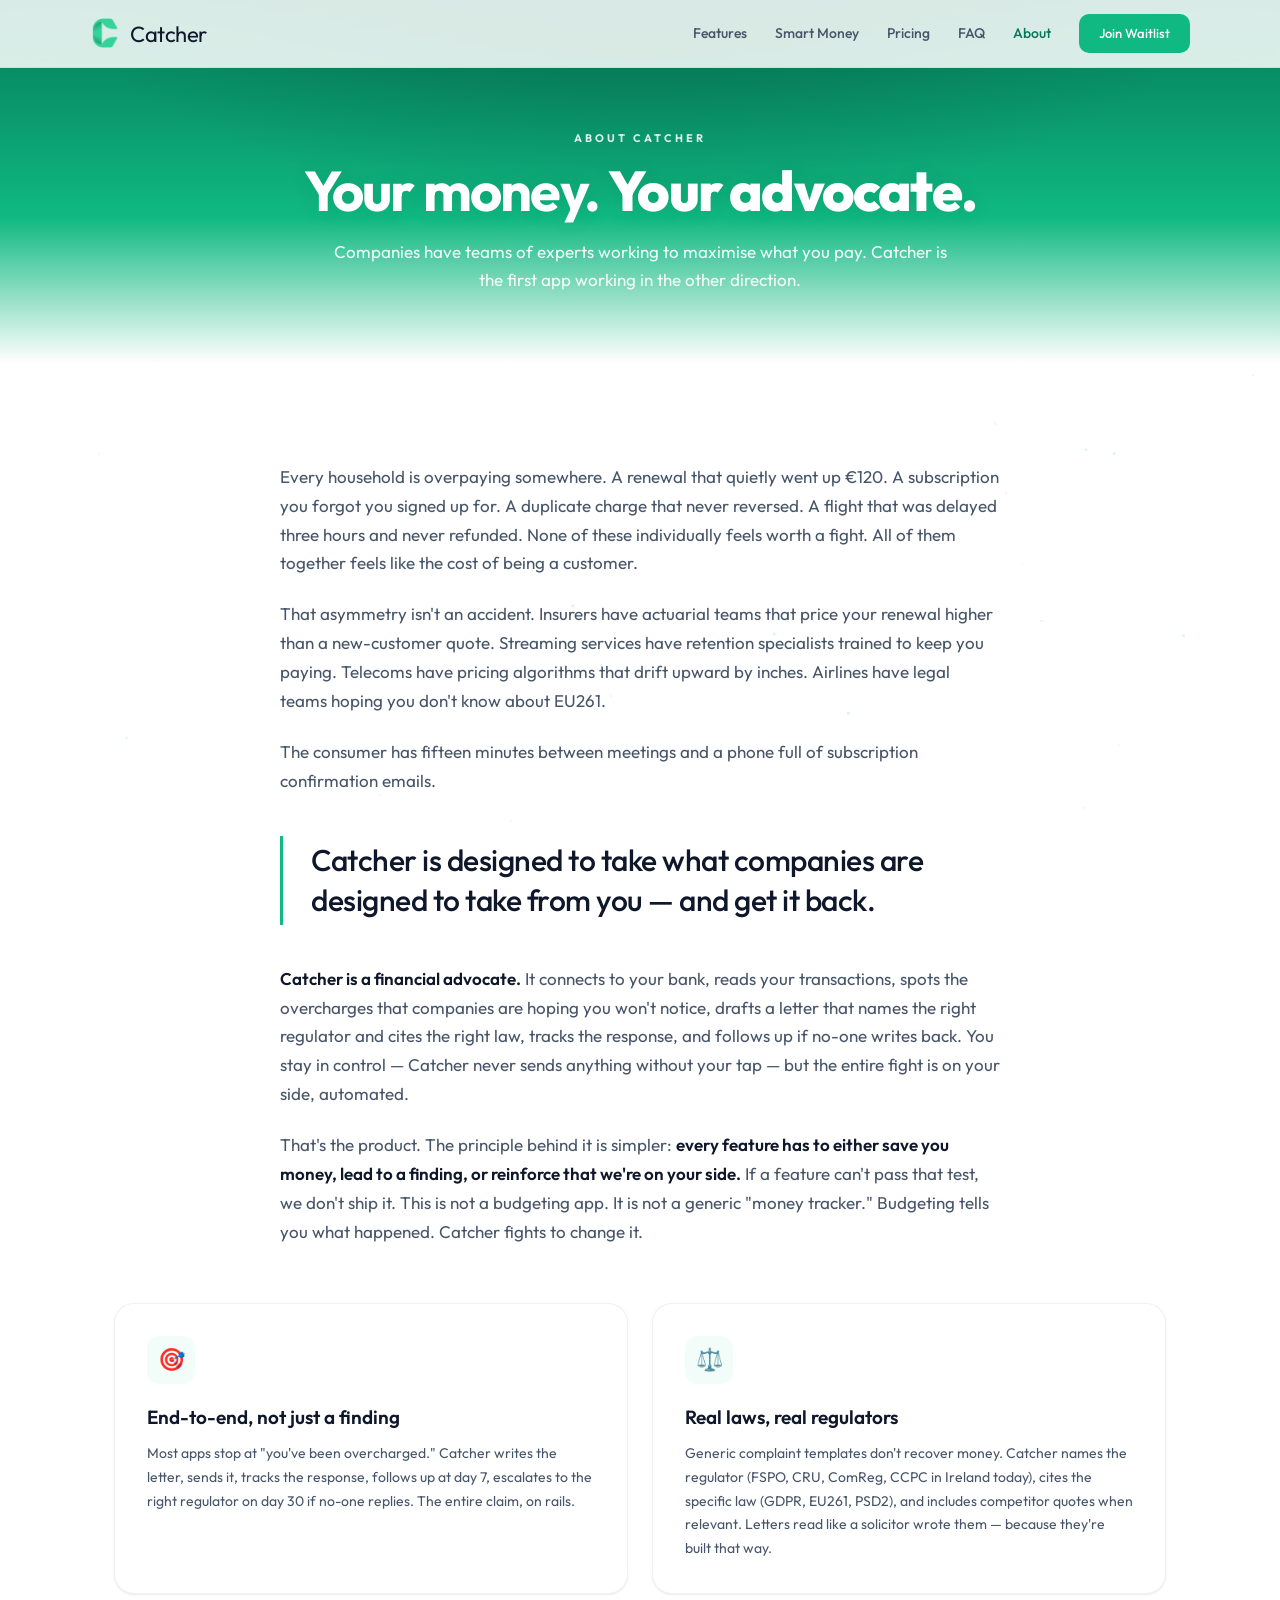
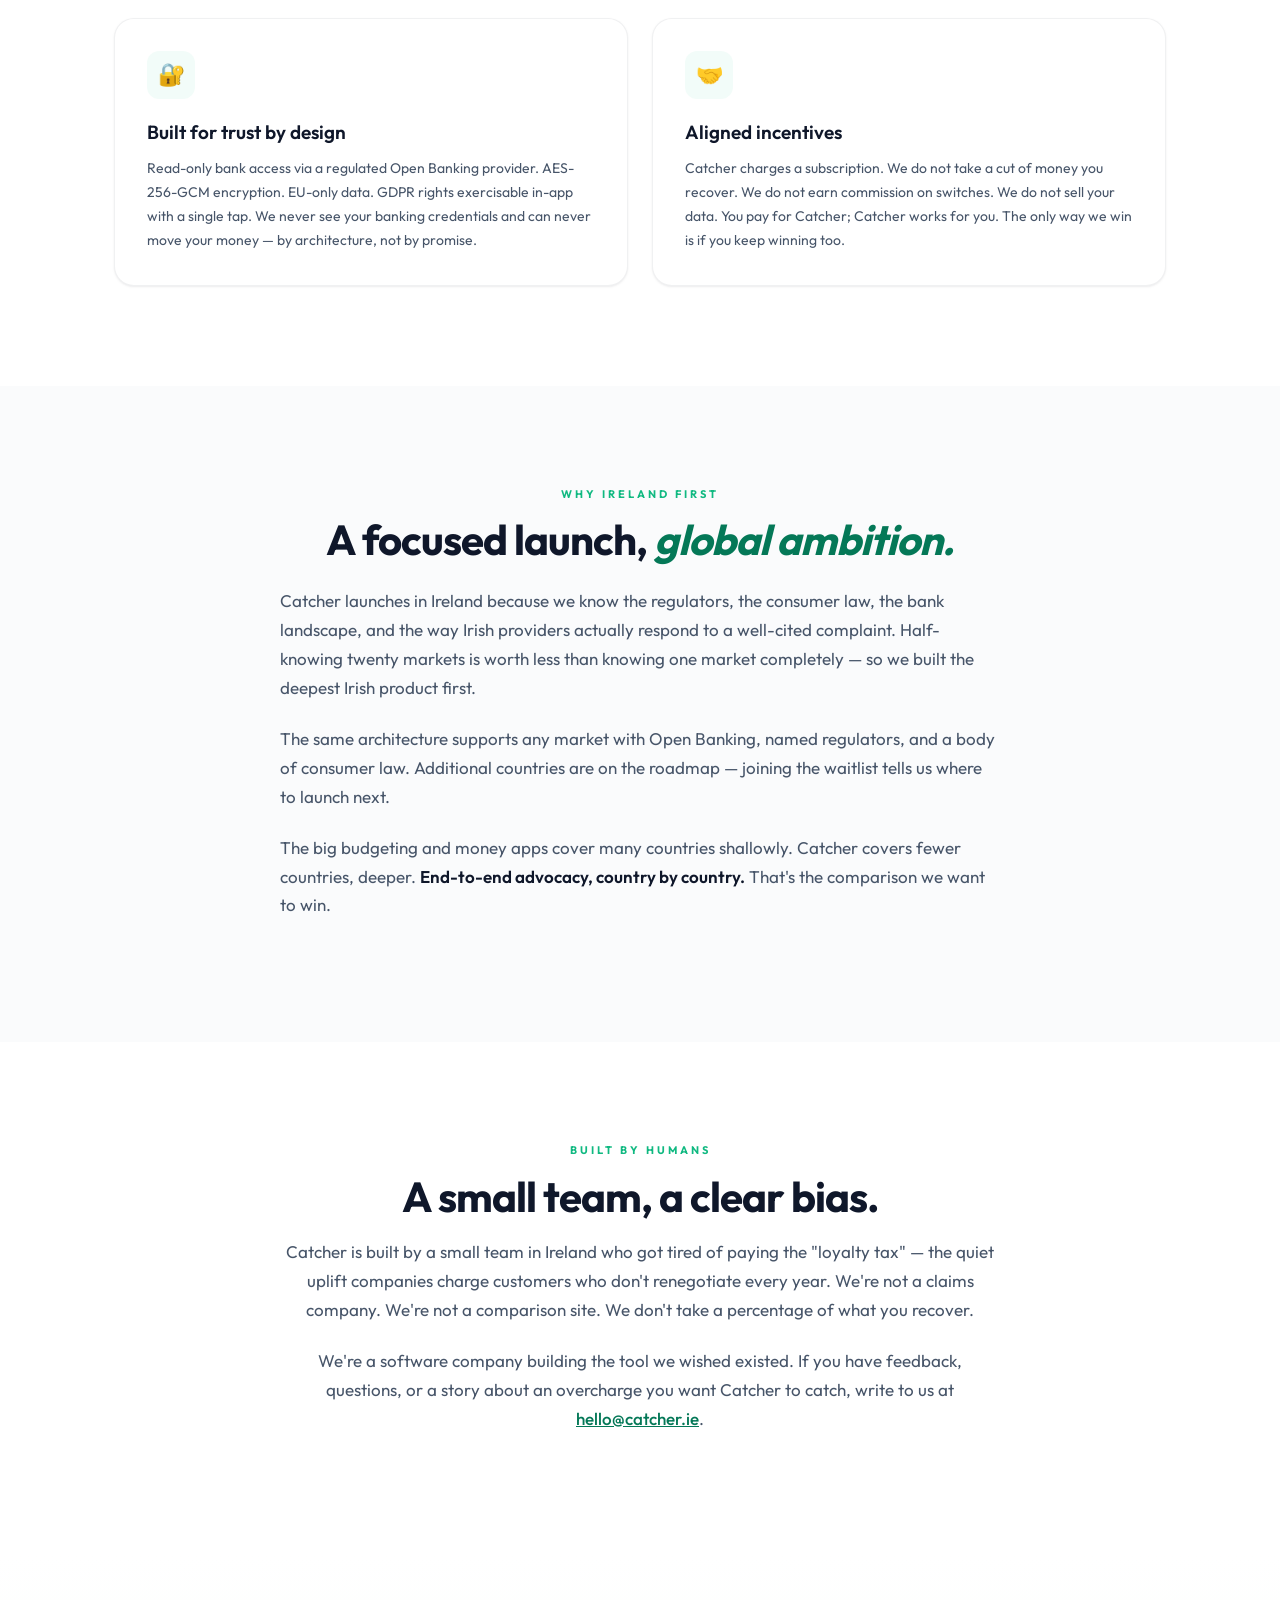
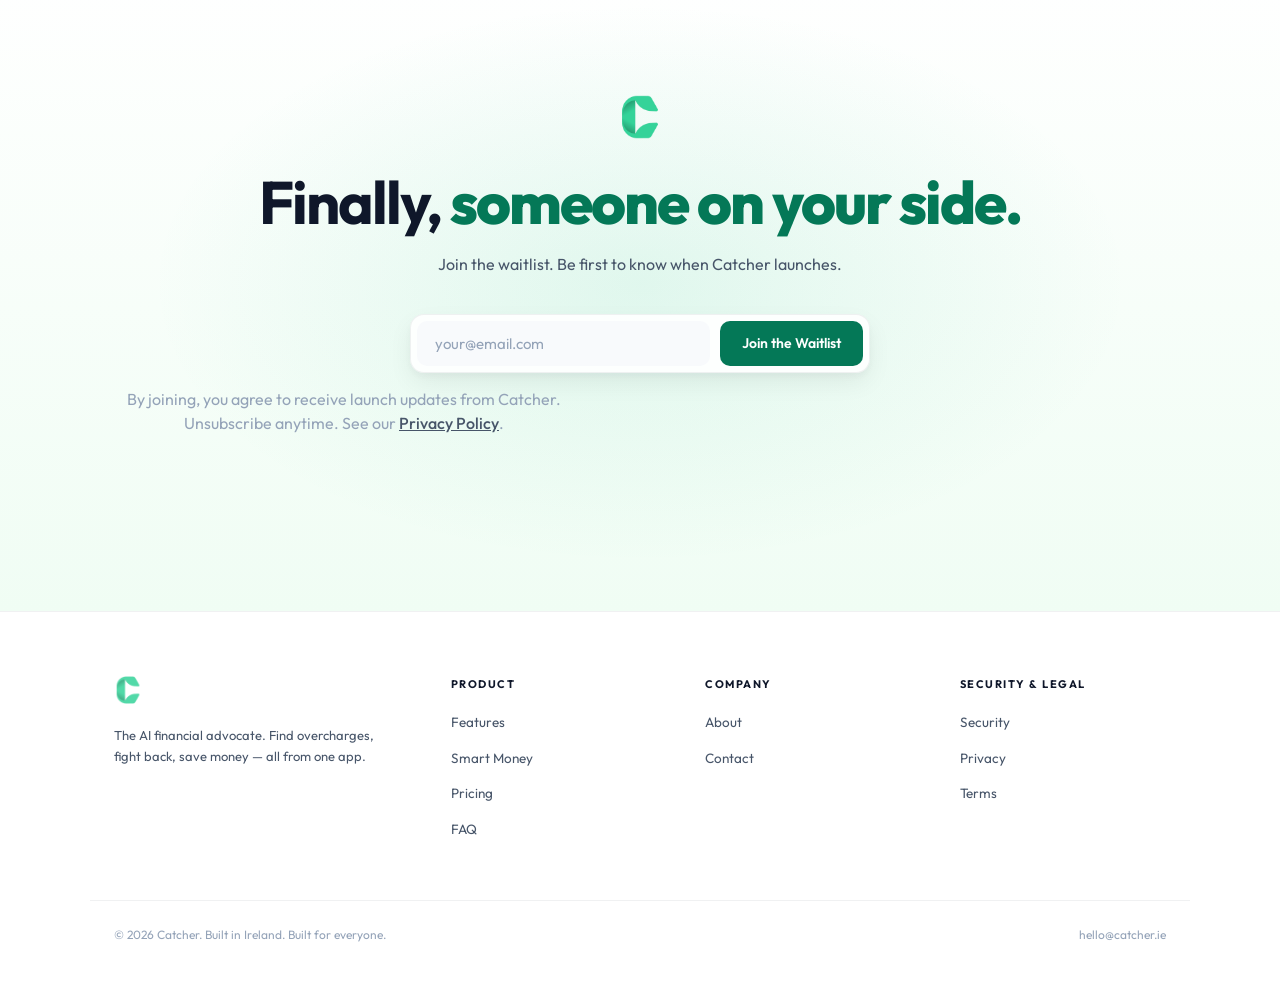
==== commit baae3646: "feat(typography): drop Instrument Serif — single Outfit family across the site Mirrors the app-side " ====
--- a/about.html
+++ b/about.html
@@ -11,7 +11,7 @@
 <meta property="og:url" content="https://catcher.ie/about">
 <meta name="theme-color" content="#10b981">
 <link rel="preconnect" href="https://fonts.googleapis.com">
-<link href="https://fonts.googleapis.com/css2?family=Instrument+Serif:ital@0;1&family=Outfit:wght@300;400;500;600;700&display=swap" rel="stylesheet">
+<link href="https://fonts.googleapis.com/css2?family=Outfit:wght@300;400;500;600;700;800&display=swap" rel="stylesheet">
 <link rel="stylesheet" href="/styles.css">
 </head>
 <body>
@@ -85,7 +85,7 @@
   <div class="container">
     <div class="about-prose fade-up">
       <div class="section-label" style="text-align:center;">Why Ireland First</div>
-      <h2 style="font-family:var(--serif);font-size:clamp(30px,3.5vw,42px);letter-spacing:-1px;line-height:1.1;text-align:center;margin-bottom:24px;color:var(--text);">A focused launch, <em style="color:var(--green-deep);">global ambition.</em></h2>
+      <h2 style="font-family:var(--sans);font-size:clamp(30px,3.5vw,42px);letter-spacing:-1px;line-height:1.1;text-align:center;margin-bottom:24px;color:var(--text);">A focused launch, <em style="color:var(--green-deep);">global ambition.</em></h2>
       <p>Catcher launches in Ireland because we know the regulators, the consumer law, the bank landscape, and the way Irish providers actually respond to a well-cited complaint. Half-knowing twenty markets is worth less than knowing one market completely — so we built the deepest Irish product first.</p>
       <p>The same architecture supports any market with Open Banking, named regulators, and a body of consumer law. Additional countries are on the roadmap — joining the waitlist tells us where to launch next.</p>
       <p>The big budgeting and money apps cover many countries shallowly. Catcher covers fewer countries, deeper. <strong>End-to-end advocacy, country by country.</strong> That's the comparison we want to win.</p>
@@ -97,7 +97,7 @@
   <div class="container">
     <div class="about-prose fade-up" style="text-align:center;">
       <div class="section-label" style="text-align:center;">Built by humans</div>
-      <h2 style="font-family:var(--serif);font-size:clamp(30px,3.5vw,42px);letter-spacing:-1px;line-height:1.1;margin-bottom:18px;color:var(--text);">A small team, a clear bias.</h2>
+      <h2 style="font-family:var(--sans);font-size:clamp(30px,3.5vw,42px);letter-spacing:-1px;line-height:1.1;margin-bottom:18px;color:var(--text);">A small team, a clear bias.</h2>
       <p>Catcher is built by a small team in Ireland who got tired of paying the "loyalty tax" — the quiet uplift companies charge customers who don't renegotiate every year. We're not a claims company. We're not a comparison site. We don't take a percentage of what you recover.</p>
       <p>We're a software company building the tool we wished existed. If you have feedback, questions, or a story about an overcharge you want Catcher to catch, write to us at <a href="mailto:hello@catcher.ie" style="color:var(--green-deep);font-weight:500;">hello@catcher.ie</a>.</p>
     </div>
--- a/styles.css
+++ b/styles.css
@@ -21,7 +21,9 @@
   --border-strong: rgba(15, 23, 42, 0.1);
   --shadow-sm: 0 1px 2px rgba(15,23,42,0.04), 0 1px 3px rgba(15,23,42,0.05);
   --shadow-md: 0 4px 8px rgba(15,23,42,0.04), 0 10px 24px rgba(15,23,42,0.06);
-  --serif: 'Instrument Serif', Georgia, serif;
+  /* Unified to one family across the brand. Outfit carries body, display,
+     and numbers via weight hierarchy alone. The legacy `--serif` variable
+     is removed — `--sans` is the single source of truth. */
   --sans: 'Outfit', -apple-system, sans-serif;
 }
 * { margin: 0; padding: 0; box-sizing: border-box; }
@@ -38,7 +40,7 @@
 nav .inner { max-width: 1100px; margin: 0 auto; display: flex; align-items: center; justify-content: space-between; }
 .logo { display: flex; align-items: center; gap: 10px; text-decoration: none; }
 .logo img { height: 30px; width: auto; }
-.logo-text { font-family: var(--serif); font-size: 22px; font-weight: 400; color: var(--text); letter-spacing: -0.5px; line-height: 1; margin-bottom: -2px; }
+.logo-text { font-family: var(--sans); font-size: 22px; font-weight: 400; color: var(--text); letter-spacing: -0.5px; line-height: 1; margin-bottom: -2px; }
 nav a.nav-link { color: var(--text-mid); text-decoration: none; font-size: 14px; font-weight: 500; transition: color 0.2s; }
 nav a.nav-link:hover { color: var(--text); }
 nav a.nav-link.active { color: var(--green-deep); }
@@ -59,8 +61,12 @@
 .hero-badge { display: inline-flex; align-items: center; gap: 8px; padding: 7px 16px; border-radius: 100px; background: rgba(255,255,255,0.25); backdrop-filter: blur(12px); -webkit-backdrop-filter: blur(12px); border: 1px solid rgba(255,255,255,0.4); font-size: 12px; font-weight: 600; color: #fff; letter-spacing: 0.5px; text-transform: uppercase; margin-bottom: 24px; box-shadow: 0 4px 12px rgba(0,0,0,0.05); }
 .hero-badge .dot { width: 6px; height: 6px; border-radius: 50%; background: #fff; box-shadow: 0 0 8px rgba(255,255,255,0.8); animation: pulse-dot 2s ease-in-out infinite; }
 @keyframes pulse-dot { 0%,100% { opacity: 1; } 50% { opacity: 0.45; } }
-.hero h1 { font-family: var(--serif); font-size: clamp(36px, 5vw, 60px); line-height: 1.05; letter-spacing: -1.8px; color: #fff; margin-bottom: 20px; text-shadow: 0 2px 20px rgba(6,78,59,0.12); }
-.hero h1 em { font-style: italic; color: #fff; position: relative; display: inline-block; }
+.hero h1 { font-family: var(--sans); font-size: clamp(36px, 5vw, 60px); line-height: 1.05; letter-spacing: -1.8px; color: #fff; margin-bottom: 20px; text-shadow: 0 2px 20px rgba(6,78,59,0.12); }
+/* Em emphasis on hero h1 — Outfit doesn't ship in italic via our load,
+   so the differentiator is now the underline pseudo-element only. Keeps
+   the underline highlight visual without faking italic (which Outfit
+   does poorly via browser-synthesised slant). */
+.hero h1 em { font-style: normal; color: #fff; position: relative; display: inline-block; }
 .hero h1 em::after { content: ''; position: absolute; bottom: -2px; left: 0; right: 0; height: 3px; background: rgba(255,255,255,0.5); border-radius: 2px; }
 .hero-sub { font-size: 17px; color: rgba(255,255,255,0.92); max-width: 520px; margin: 0 0 32px; line-height: 1.6; }
 .hero-form { display: flex; gap: 10px; max-width: 460px; margin: 0 0 14px; padding: 6px; background: rgba(255,255,255,0.5); border-radius: 14px; border: 1px solid rgba(255,255,255,0.6); backdrop-filter: blur(12px); -webkit-backdrop-filter: blur(12px); box-shadow: 0 8px 32px rgba(6,78,59,0.12); }
@@ -111,7 +117,7 @@
 }
 
 .section-label { font-size: 11px; letter-spacing: 3px; text-transform: uppercase; color: var(--green); font-weight: 700; margin-bottom: 14px; }
-.section-title { font-family: var(--serif); font-size: clamp(32px, 4vw, 52px); letter-spacing: -1.5px; line-height: 1.1; margin-bottom: 16px; color: var(--text); }
+.section-title { font-family: var(--sans); font-size: clamp(32px, 4vw, 52px); letter-spacing: -1.5px; line-height: 1.1; margin-bottom: 16px; color: var(--text); }
 .section-sub { font-size: 16px; color: var(--text-mid); max-width: 560px; line-height: 1.65; }
 .section-head { text-align: center; }
 .section-head .section-sub { margin: 0 auto; }
@@ -119,7 +125,7 @@
 .steps { display: grid; grid-template-columns: repeat(3, 1fr); gap: 20px; margin-top: 56px; }
 .step { padding: 36px 28px; border-radius: 20px; background: var(--bg-card); border: 1px solid var(--border); position: relative; overflow: hidden; box-shadow: var(--shadow-sm); transition: transform 0.3s, box-shadow 0.3s, border-color 0.3s; }
 .step:hover { transform: translateY(-4px); box-shadow: var(--shadow-md); border-color: var(--green-border); }
-.step-num { font-family: var(--serif); font-size: 72px; color: rgba(16,185,129,0.08); position: absolute; top: -10px; right: 18px; line-height: 1; font-style: italic; }
+.step-num { font-family: var(--sans); font-size: 72px; font-weight: 800; color: rgba(16,185,129,0.08); position: absolute; top: -10px; right: 18px; line-height: 1; }
 .step-icon { width: 52px; height: 52px; border-radius: 14px; display: flex; align-items: center; justify-content: center; margin-bottom: 22px; font-size: 24px; }
 .step h3 { font-size: 19px; font-weight: 600; margin-bottom: 10px; color: var(--text); }
 .step p { font-size: 14px; color: var(--text-mid); line-height: 1.7; }
@@ -131,8 +137,12 @@
 .showcase-row.reverse .showcase-phone { order: 2; }
 .showcase-row.reverse .showcase-text { order: 1; }
 .showcase-text .showcase-tag { display: inline-block; padding: 5px 13px; border-radius: 100px; background: var(--green-soft); border: 1px solid var(--green-border); color: var(--green-deep); font-size: 11px; font-weight: 600; letter-spacing: 1.2px; text-transform: uppercase; margin-bottom: 22px; }
-.showcase-text h3 { font-family: var(--serif); font-size: clamp(30px, 3.4vw, 42px); line-height: 1.08; letter-spacing: -1.2px; margin-bottom: 20px; color: var(--text); }
-.showcase-text h3 em { font-style: italic; color: var(--green-deep); }
+.showcase-text h3 { font-family: var(--sans); font-size: clamp(30px, 3.4vw, 42px); line-height: 1.08; letter-spacing: -1.2px; margin-bottom: 20px; color: var(--text); }
+/* Em emphasis on display headings — weight contrast + colour shift replaces
+   the old serif-italic treatment. Outfit doesn't ship italic via our load,
+   and faux-italic at display size looks cheap. Same pattern below on
+   .final-cta h2 em and .page-hero h1 em. */
+.showcase-text h3 em { font-style: normal; font-weight: 800; color: var(--green-deep); }
 .showcase-text p { font-size: 16px; color: var(--text-mid); line-height: 1.7; margin-bottom: 18px; }
 .showcase-text .showcase-detail { font-size: 14px; color: var(--text-dim); padding-left: 16px; border-left: 3px solid var(--green); line-height: 1.6; margin-bottom: 0; }
 /* Same bezel treatment for in-flow screenshots in the showcase rows.
@@ -150,7 +160,7 @@
 .feature-tag { font-size: 10px; font-weight: 700; letter-spacing: 0.6px; text-transform: uppercase; padding: 4px 10px; border-radius: 6px; }
 .feature-card h4 { font-size: 17px; font-weight: 600; margin-bottom: 8px; color: var(--text); }
 .feature-card p { font-size: 13.5px; color: var(--text-mid); line-height: 1.65; }
-.feature-example { margin-top: 16px; padding: 13px 16px; border-radius: 12px; background: var(--green-soft); border-left: 3px solid var(--green); font-size: 12.5px; color: var(--text-mid); line-height: 1.6; font-style: italic; }
+.feature-example { margin-top: 16px; padding: 13px 16px; border-radius: 12px; background: var(--green-soft); border-left: 3px solid var(--green); font-size: 12.5px; color: var(--text-mid); line-height: 1.6; }
 
 .smart-section { background: var(--bg-section); }
 .smart-layout { display: grid; grid-template-columns: 320px 1fr; gap: 60px; align-items: center; margin-top: 56px; }
@@ -199,7 +209,7 @@
 .pro-badge { position: absolute; top: -12px; right: 24px; background: var(--green); color: #fff; padding: 5px 14px; border-radius: 100px; font-size: 11px; font-weight: 700; letter-spacing: 0.5px; text-transform: uppercase; box-shadow: 0 4px 12px rgba(16,185,129,0.3); }
 .model-card h3 { font-size: 22px; font-weight: 600; margin-bottom: 4px; color: var(--text); }
 .model-tagline { font-size: 13px; color: var(--text-dim); margin-bottom: 24px; }
-.model-price { font-family: var(--serif); font-size: 52px; color: var(--text); margin: 0; letter-spacing: -2px; line-height: 1; }
+.model-price { font-family: var(--sans); font-size: 52px; color: var(--text); margin: 0; letter-spacing: -2px; line-height: 1; }
 .price-unit { font-family: var(--sans); font-size: 16px; color: var(--text-dim); font-weight: 400; margin-left: 4px; }
 .model-price-sub { font-size: 13px; color: var(--text-dim); margin-top: 6px; margin-bottom: 4px; }
 .model-price-alt { font-size: 12px; color: var(--green-deep); margin-bottom: 28px; font-weight: 500; min-height: 18px; }
@@ -234,8 +244,8 @@
 .faq-a-inner { padding: 0 24px 22px; }
 
 .final-cta { text-align: center; padding: 140px 0; background: radial-gradient(ellipse 700px 400px at 50% 50%, rgba(16,185,129,0.1), transparent 70%), linear-gradient(180deg, #ffffff 0%, #f0fdf4 100%); }
-.final-cta h2 { font-family: var(--serif); font-size: clamp(36px, 5vw, 60px); letter-spacing: -2px; margin-bottom: 18px; color: var(--text); line-height: 1.05; }
-.final-cta h2 em { font-style: italic; color: var(--green-deep); }
+.final-cta h2 { font-family: var(--sans); font-size: clamp(36px, 5vw, 60px); letter-spacing: -2px; margin-bottom: 18px; color: var(--text); line-height: 1.05; }
+.final-cta h2 em { font-style: normal; font-weight: 800; color: var(--green-deep); }
 .final-cta p { font-size: 16px; color: var(--text-mid); margin-bottom: 36px; }
 .final-cta .hero-form { background: rgba(255,255,255,0.9); border-color: var(--border); box-shadow: var(--shadow-md); }
 .final-cta .hero-form input { background: var(--bg-soft); }
@@ -281,15 +291,15 @@
 .page-hero::before { content: ''; position: absolute; inset: 0; background: radial-gradient(ellipse 800px 300px at 50% 0%, rgba(4,78,59,0.4), transparent 70%); pointer-events: none; }
 .page-hero .container { position: relative; z-index: 1; }
 .page-hero .page-label { font-size: 11px; letter-spacing: 3px; text-transform: uppercase; color: rgba(255,255,255,0.85); font-weight: 700; margin-bottom: 14px; }
-.page-hero h1 { font-family: var(--serif); font-size: clamp(38px, 5vw, 56px); line-height: 1.05; letter-spacing: -1.8px; color: #fff; margin-bottom: 18px; text-shadow: 0 2px 20px rgba(6,78,59,0.12); }
-.page-hero h1 em { font-style: italic; color: #fff; }
+.page-hero h1 { font-family: var(--sans); font-size: clamp(38px, 5vw, 56px); line-height: 1.05; letter-spacing: -1.8px; color: #fff; margin-bottom: 18px; text-shadow: 0 2px 20px rgba(6,78,59,0.12); }
+.page-hero h1 em { font-style: normal; font-weight: 800; color: #fff; }
 .page-hero p { font-size: 17px; color: rgba(255,255,255,0.92); max-width: 620px; margin: 0 auto; line-height: 1.6; }
 
 /* About-page specific blocks. */
 .about-prose { max-width: 720px; margin: 0 auto; }
 .about-prose p { font-size: 17px; line-height: 1.7; color: var(--text-mid); margin-bottom: 22px; }
 .about-prose p strong { color: var(--text); font-weight: 600; }
-.about-prose blockquote { font-family: var(--serif); font-size: clamp(22px, 2.6vw, 30px); line-height: 1.35; letter-spacing: -0.5px; color: var(--text); border-left: 3px solid var(--green); padding: 4px 0 4px 28px; margin: 40px 0; font-style: italic; }
+.about-prose blockquote { font-family: var(--sans); font-size: clamp(22px, 2.6vw, 30px); font-weight: 500; line-height: 1.35; letter-spacing: -0.5px; color: var(--text); border-left: 3px solid var(--green); padding: 4px 0 4px 28px; margin: 40px 0; }
 .about-pillars { display: grid; grid-template-columns: repeat(2, 1fr); gap: 24px; margin-top: 56px; }
 .about-pillar { padding: 32px; border-radius: 20px; background: var(--bg-card); border: 1px solid var(--border); box-shadow: var(--shadow-sm); }
 .about-pillar .pillar-icon { width: 48px; height: 48px; border-radius: 12px; background: var(--green-soft); color: var(--green-deep); display: inline-flex; align-items: center; justify-content: center; font-size: 22px; margin-bottom: 18px; }
